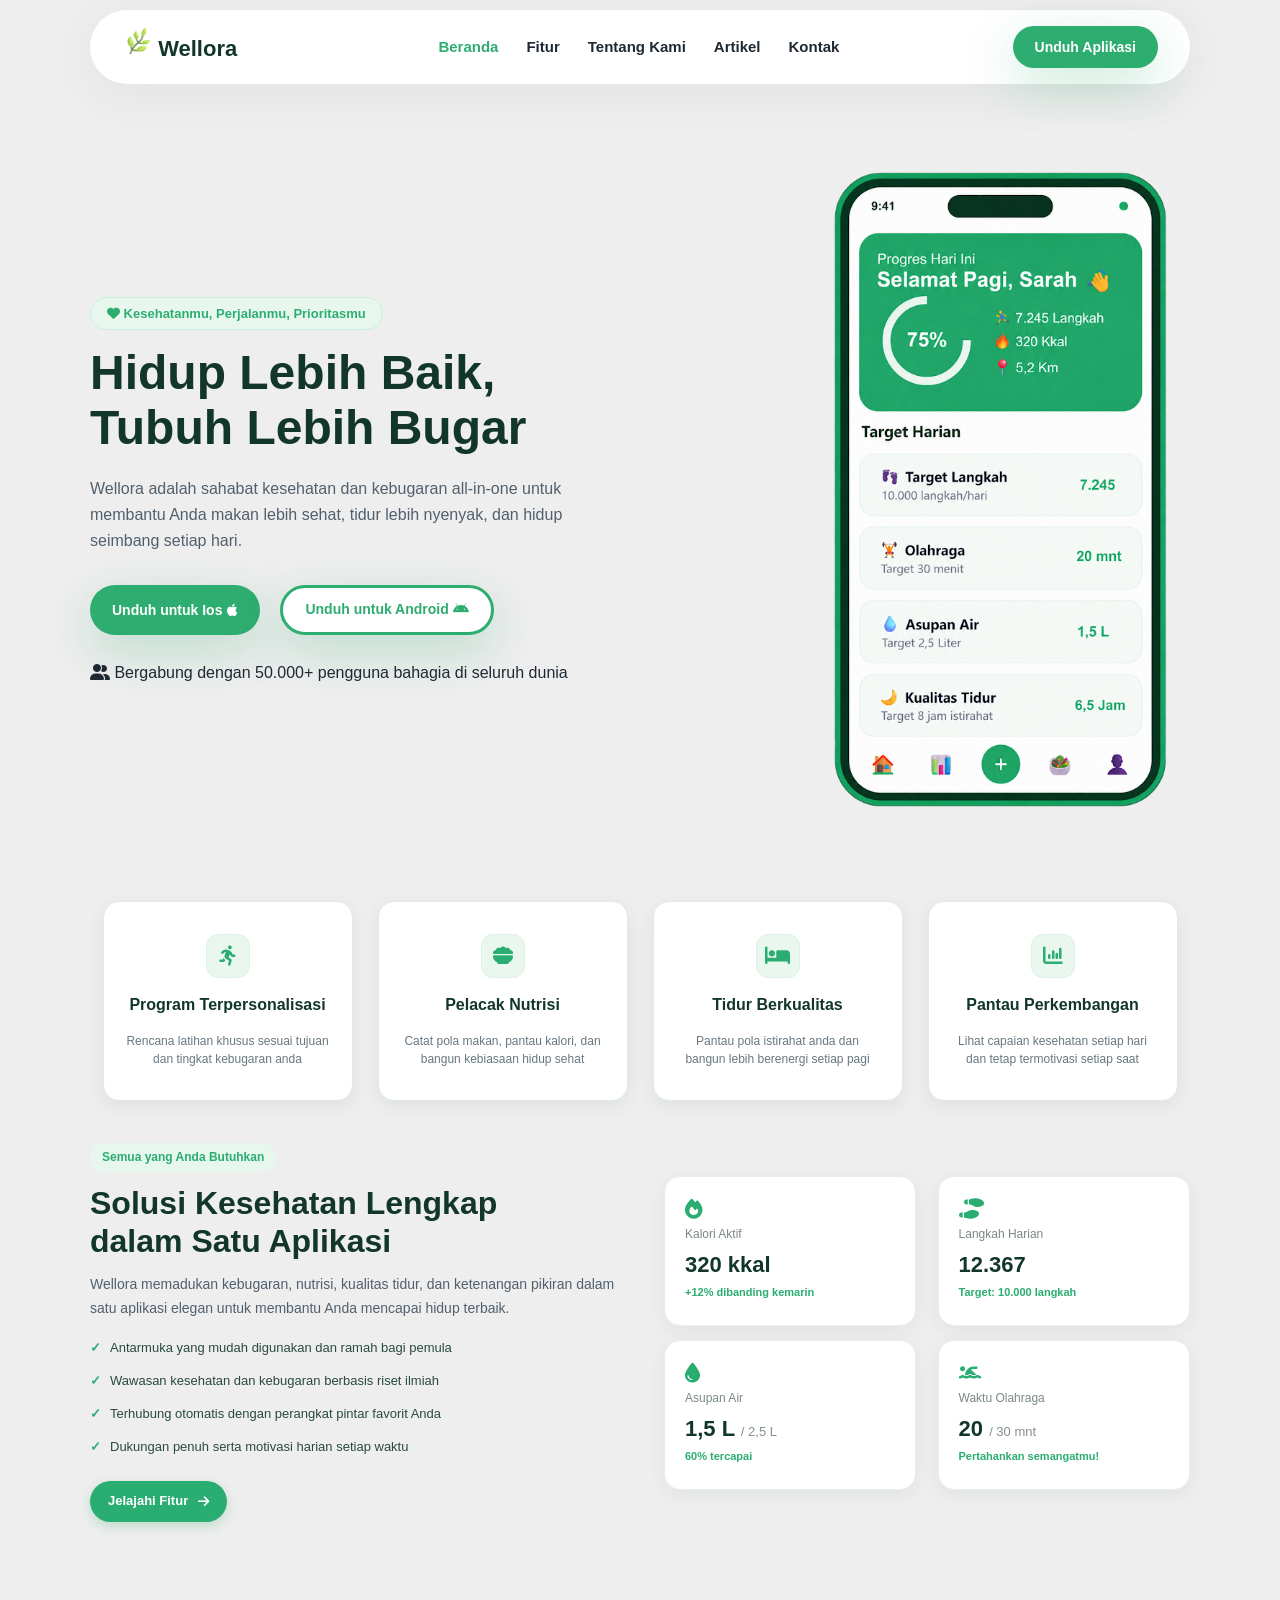
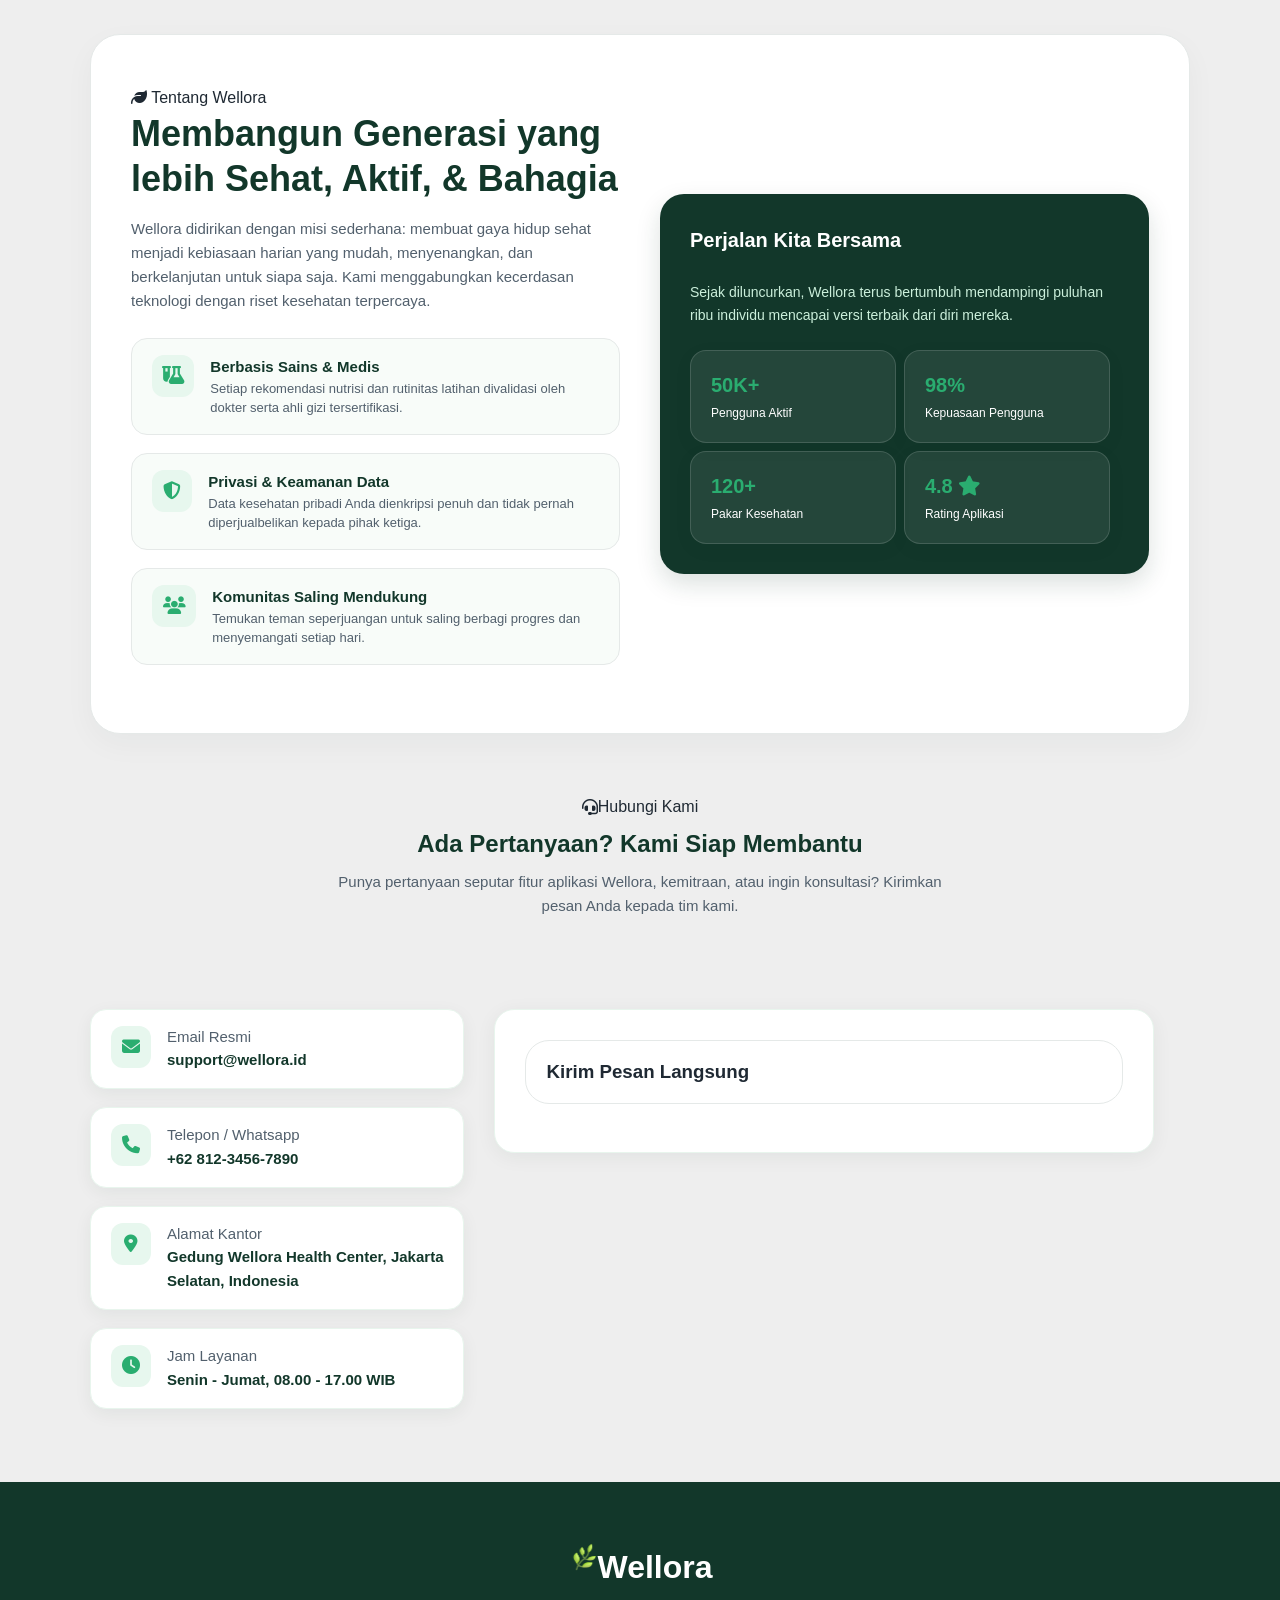
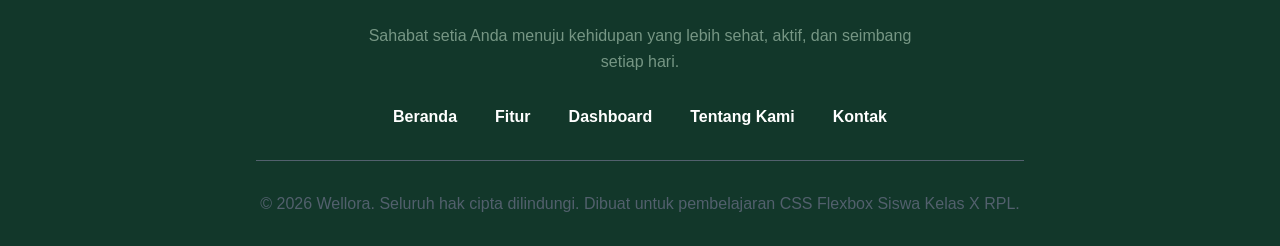
==== index.html @ 73ddeac9 "penambahan garis warna abu" ====
<!DOCTYPE html>
<html lang="en">
<head>
    <meta charset="UTF-8">
    <meta name="viewport" content="width=device-width, initial-scale=1.0">
    <title>Wellora</title>
    <link rel="stylesheet" href="style.css">
      <link rel="stylesheet" href="https://cdnjs.cloudflare.com/ajax/libs/font-awesome/6.7.2/css/all.min.css" />

</head>
<body>
    <!-- header -->
    <header>
        <!-- logo -->
         <a href="#" class="nav-logo">
            <span class="nav-logo">
                <img src="asset/logo wellora.png" alt="icon wellora" width="30" height="30">
            </span>
            Wellora 

        <!-- menu -->
         <nav class="nav-menu">
            <a href="#" class="nav-item active">Beranda</a>
            <a href="#" class="nav-item">Fitur</a>
            <a href="#" class="nav-item">Tentang Kami</a>
            <a href="#" class="nav-item">Artikel</a>
            <a href="#" class="nav-item">Kontak</a>
         </nav>

        <!-- tombol -->
         <div class="nav-button">
            <a href="#" class="btn-unduh">Unduh Aplikasi</a>
         </div>
    </header>
    <!-- hero -->
     <section class="hero">
        <div class="text-hero">
            <span class="badge-hero">
                <i class="fa-solid fa-heart"></i>
                Kesehatanmu, Perjalanmu, Prioritasmu
            </span>
            <h1 class="judul-hero">
                Hidup Lebih Baik, <br> Tubuh Lebih Bugar
            </h1>
            <p class="deskripsi-hero">
             Wellora adalah sahabat kesehatan dan kebugaran all-in-one untuk <br> membantu Anda makan lebih sehat, tidur
             lebih nyenyak, dan hidup <br> seimbang setiap hari.
            </p>
            <div class="button-hero">
                <a href="#" class="button-ios">Unduh untuk Ios <i class="fa-brands fa-apple"></i> </a>
                <a href="#" class="button-andro">Unduh untuk Android <i class="fa-brands fa-android"></i></a>
            </div>
            <div class="tagline">
                <i class="fa-solid fa-user-group"></i>
             Bergabung dengan 50.000+ pengguna bahagia di seluruh dunia
            </div>
        </div>
        <div class="gambar-hero">
            <img src="asset/mobile.png" alt="mobile apps" class="gambar">
        </div>
     </section>

     <section class="features">
        <div class="featured-grid">
            <div class="feature-card">
                <div class="feature-icon">
                    <i class="fa-solid fa-person-running"></i>
                </div>
                <h3 class="feature-title">Program Terpersonalisasi</h3>
                <p class="feature-desc">Rencana latihan khusus sesuai tujuan <br> dan tingkat kebugaran anda</p>
            </div>
        </div>

        <div class="featured-grid">
            <div class="feature-card">
                <div class="feature-icon">
                    <i class="fa-solid fa-bowl-food"></i>
                </div>
                <h3 class="feature-title">Pelacak Nutrisi</h3>
                <p class="feature-desc">Catat pola makan, pantau kalori, dan <br> bangun kebiasaan hidup sehat</p>
            </div>
        </div>

        <div class="featured-grid">
            <div class="feature-card">
                <div class="feature-icon">
                    <i class="fa-solid fa-bed"></i>
                </div>
                <h3 class="feature-title">Tidur Berkualitas</h3>
                <p class="feature-desc">Pantau pola istirahat anda dan <br> bangun lebih berenergi setiap pagi</p>
            </div>
        </div>

        <div class="featured-grid">
            <div class="feature-card">
                <div class="feature-icon">
                    <i class="fa-solid fa-chart-column"></i>
                </div>
                <h3 class="feature-title">Pantau Perkembangan</h3>
                <p class="feature-desc">Lihat capaian kesehatan setiap hari <br> dan tetap termotivasi setiap saat</p>
            </div>
        </div>
     </section>

     <section class="solusi">
        <div class="solusi-copy">
            <span class="solusi-badge">Semua yang Anda Butuhkan</span>
            <h2>Solusi Kesehatan Lengkap dalam Satu Aplikasi</h2>
            <p class="solusi-desc">Wellora memadukan kebugaran, nutrisi, kualitas tidur, dan ketenangan pikiran dalam satu aplikasi elegan untuk membantu Anda mencapai hidup terbaik.</p>
            <ul class="solusi-list">
                <li>Antarmuka yang mudah digunakan dan ramah bagi pemula</li>
                <li>Wawasan kesehatan dan kebugaran berbasis riset ilmiah</li>
                <li>Terhubung otomatis dengan perangkat pintar favorit Anda</li>
                <li>Dukungan penuh serta motivasi harian setiap waktu</li>
            </ul>
            <a href="#" class="solusi-button">Jelajahi Fitur <i class="fa-solid fa-arrow-right" aria-hidden="true"></i></a>
        </div>
        <div class="solusi-grid">
            <article class="solusi-card">
                <i class="fa-solid fa-fire"></i>
                <span class="stat-label">Kalori Aktif</span>
                <strong>320 kkal</strong>
                <span class="stat-note">+12% dibanding kemarin</span>
            </article>
            <article class="solusi-card">
                <i class="fa-solid fa-shoe-prints stat-icon" aria-hidden="true"></i>
                <span class="stat-label">Langkah Harian</span>
                <strong>12.367</strong>
                <span class="stat-note">Target: 10.000 langkah</span>
            </article>
            <article class="solusi-card">
                <i class="fa-solid fa-droplet stat-icon" aria-hidden="true"></i>
                <span class="stat-label">Asupan Air</span>
                <strong>1,5 L <small>/ 2,5 L</small></strong>
                <span class="stat-note">60% tercapai</span>
            </article>
            <article class="solusi-card">
                <i class="fa-solid fa-person-swimming stat-icon" aria-hidden="true"></i>
                <span class="stat-label">Waktu Olahraga</span>
                <strong>20 <small>/ 30 mnt</small></strong>
                <span class="stat-note">Pertahankan semangatmu!</span>
            </article>
        </div>
     </section>
     <section class="About">
        <div class="about-kiri">
            <span class="about-badge">
                <i class="fa-solid fa-leaf"></i> Tentang Wellora
            </span>
            <h2 class="about-title"> Membangun Generasi yang lebih Sehat, Aktif, & Bahagia</h2>
            <p class="about-desc">
            Wellora didirikan dengan misi sederhana: membuat gaya hidup sehat menjadi kebiasaan harian yang mudah, menyenangkan, dan berkelanjutan untuk siapa saja. Kami menggabungkan kecerdasan teknologi dengan riset kesehatan terpercaya. </p>
            <div class="about-values">
                <div class="value-item">
                    <div class="value-icon">
                        <i class="fa-solid fa-flask-vial"></i>
                    </div>
                    <div class="value-text">
                        <div class="value-title">
                            Berbasis Sains & Medis
                        </div>
                        <div class="value-desc">
                            Setiap rekomendasi nutrisi dan rutinitas latihan divalidasi oleh dokter serta ahli gizi tersertifikasi.
                        </div>
                    </div>
                </div>
                <div class="value-item">
                    <div class="value-icon">
                        <i class="fa-solid fa-shield-halved"></i>
                    </div>
                    <div class="value-text">
                        <div class="value-title">
                            Privasi & Keamanan Data
                        </div>
                        <div class="value-desc">
                            Data kesehatan pribadi Anda dienkripsi penuh dan tidak pernah diperjualbelikan kepada pihak ketiga.
                        </div>
                    </div>
                </div>
                <div class="value-item">
                    <div class="value-icon">
                        <i class="fa-solid fa-users"></i>
                    </div>
                    <div class="value-text">
                        <div class="value-title">
                            Komunitas Saling Mendukung
                        </div>
                        <div class="value-desc">
                            Temukan teman seperjuangan untuk saling berbagi progres dan menyemangati setiap hari.
                        </div>
                    </div>
                </div>
            </div>
        </div>

        <div class="about-kanan">
            <div class="box-kanan">
                <h2 class="title-kanan"> Perjalan Kita Bersama </h2>
                <p class="desc-kanan">
                    Sejak diluncurkan, Wellora terus bertumbuh mendampingi puluhan ribu individu mencapai versi terbaik dari diri mereka.
                </p>
                <div class="card-kanan">
                    <div class="card-item">
                        <h2 class="title-2">
                            50K+
                        </h2>
                        <p class="desc-2">
                            Pengguna Aktif
                        </p>
                    </div>
                    <div class="card-item">
                        <h2 class="title-2">
                            98%
                        </h2>
                        <p class="desc-2">
                            Kepuasaan Pengguna
                        </p>
                    </div>
                    <div class="card-item">
                        <h2 class="title-2">
                            120+
                        </h2>
                        <p class="desc-2">
                            Pakar Kesehatan
                        </p>
                    </div>
                    <div class="card-item">
                        <h2 class="title-2">
                            4.8
                            <i class="fa-solid fa-star"></i>
                        </h2>
                        <p class="desc-2">
                            Rating Aplikasi
                        </p>
                    </div>
                </div>
            </div>
        </div>        
     </section>
     <section class="header-kontak">
         <span class="hubungi">
            <i class="fa-solid fa-headset"></i> Hubungi Kami
        </span>
        <h2 class="title-kontak">
            Ada Pertanyaan? Kami Siap Membantu
        </h2>
        <p class="desc-kontak">
            Punya pertanyaan seputar fitur aplikasi Wellora, kemitraan, atau ingin konsultasi? Kirimkan <br> pesan Anda kepada tim kami.
        </p>
     </section>
     <section class="Kontak">
        <div class="kontak-container">
        <div class="kontak-value-kiri">
            <div class="kontak-item">
                <span class="kontak-icon">
                    <i class="fa-solid fa-envelope"></i>
                </span>
                <div class="kontak-text">
                    <div class="kontak-title">
                        Email Resmi
                    </div>
                    <div class="kontak-desc">
                        support@wellora.id
                    </div>
                </div>
            </div>
            <div class="kontak-item">
                <span class="kontak-icon">
                    <i class="fa-solid fa-phone"></i>
                </span>
                <div class="kontak-text">
                    <div class="kontak-title">
                        Telepon / Whatsapp
                    </div>
                    <div class="kontak-desc">
                        +62 812-3456-7890
                    </div>
                </div>
            </div>
            <div class="kontak-item">
                <span class="kontak-icon">
                    <i class="fa-solid fa-location-dot"></i>
                </span>
                <div class="kontak-text">
                    <div class="kontak-title">
                        Alamat Kantor
                    </div>
                    <div class="kontak-desc">
                        Gedung Wellora Health Center, Jakarta <br> Selatan, Indonesia
                    </div>
                </div>
            </div>
            <div class="kontak-item">
                <span class="kontak-icon">
                    <i class="fa-solid fa-clock"></i>
                </span>
                <div class="kontak-text">
                    <div class="kontak-title">
                        Jam Layanan
                    </div>
                    <div class="kontak-desc">
                        Senin - Jumat, 08.00 - 17.00 WIB
                    </div>
                </div>
            </div>
        </div>
        <div class="kontak-value-kanan">
            <div class="Kontak-box">
                <h3 class="kirim-formulir">
                    Kirim Pesan Langsung
                </h3>
            </div>
        </div>
        </div>
     </section>
     <footer>
        <div class="footer-container">
            <div class="footer-logo">
                <img src="asset/logo wellora.png" alt="logo wellora" width="30" height="30">
                Wellora
            </div>
            <div class="footer-desc">
                <p> 
                    Sahabat setia Anda menuju kehidupan yang lebih sehat, aktif, dan seimbang <br> setiap hari.
                </p>
            </div>
            <div class="footer-links">
                <a href="#" class="footer-link">Beranda</a>
                <a href="#" class="footer-link">Fitur</a>
                <a href="#" class="footer-link">Dashboard</a>
                <a href="#" class="footer-link">Tentang Kami</a>
                <a href="#" class="footer-link">Kontak</a>
            </div>
            <hr id="footer-separator">
            <div class="footer-social">
                <p>© 2026 Wellora. Seluruh hak cipta dilindungi. Dibuat untuk pembelajaran CSS Flexbox Siswa Kelas X RPL.</p>
            </div>
        </div>
     </footer>
</body>
</html>
---- style.css ----
/* reset all */
*{
    box-sizing: border-box;
    margin: 0;
    padding: 0;
}
body{
    font-family: 'Segoe UI', Tahoma, Geneva, Verdana, sans-serif;
    background-color: #eeeeee;
    color: #1f2933;
    line-height: 1.6;
}
/* header dan navbar */
header {
    width: 90%;
    max-width: 1100px;
    background-color: rgb(255, 255, 255);
    border-radius: 40px;
    box-shadow: 0 10px 50px rgba(18, 55, 42, 0.06);
    margin: 10px auto 30px auto;
    display: flex;
    justify-content: space-between;
    padding: 16px 32px;
}
.nav-logo {
    font-size: 22px;
    font-weight: 800;
    color: #12372A;
    text-decoration: none;
}
.nav-menu {
    display: flex;
    align-items: center;
    gap: 28px;
}
.nav-item {
    color: #1f2933;
    text-decoration: none;
    font-weight: 600;
    font-size: 15px;
}
.nav-item:hover, .nav-item.active{
    color: #2ead70;
    transition: color 0.2s ease;
}
.btn-unduh {
    background-color: #2ead70;
    padding: 10px 22px;
    border-radius: 25px;
    color: white;
    text-decoration: none;
    font-weight: 700;
    font-size: 14px;
    display: flex;
    align-items: center;
    box-shadow: 0 16px 48px rgba(46, 173, 112, 0.25);
}
.btn-unduh:hover {
    background-color: #248c5a;
    transform: translateY(-2px);
    transition: transform 0.2s ease;
}
/* hero section */
.hero,.About {
    width: 90%;
    max-width: 1100px;
    margin: auto;
    display: flex;
    padding: 32px 0px;
    justify-content: space-between;
    align-items: center;
    gap: 40px;
    padding-top: 30px;
    padding-bottom: 60px;
}

.gambar {
    width: 100%;
    max-width: 380px;
    height: auto;
}
.badge-hero {
    background-color: #e7f7ee;
    color: #2ead70;
    border-radius: 20px;
    padding: 8px 16px;
    font-weight: 700;
    border: 1px solid #cbefdb;
    font-size: 13px;
}
.judul-hero {
    font-weight: 800;
    font-size: 48px;
    line-height: 1.15;
    color: #12372A;
    margin-bottom: 20px;
    margin-top: 20px;
}
.deskripsi-hero {
    font-size: 16px;
    color: #52606d;
    line-height: 1.65;
    margin-bottom: 30px;
}
.button-ios {
    background-color: #2ead70;
    padding: 10px 22px;
    border-radius: 25px;
    color: white;
    text-decoration: none;
    font-weight: 700;
    font-size: 14px;
    display: flex;
    align-items: center;
    box-shadow: 0 16px 48px rgba(46, 173, 112, 0.25);
    gap: 5px;
}
a.button-ios:hover {
    background-color: #248c5a;
    transform: translateY(-2px);
    transition: transform 0.2s ease;
}
.button-andro {
    background-color: white;
    padding: 10px 22px;
    border-radius: 25px;
    color: #2ead70;
    text-decoration: none;
    font-weight: 700;
    font-size: 14px;
    align-items: center;
    box-shadow: 0 16px 48px rgba(46, 173, 112, 0.25);
    border: 3px solid #2ead70;
    
}
.button-andro:hover {
    background-color: #dfdfdf;
    transform: translateY(-2px);
    box-shadow: 0 7px 16px rgba(46, 173, 112, 0.2);
    transition: transform 0.2s ease;
}
.button-hero {
    height: 50px;
    display: flex;
    gap: 20px;
}
.tagline {
    margin-top: 25px;
}
.feature-card {
  display: flex;
  flex-direction: column;
  align-items: center;
  justify-content: center;
  width: 250px;
  height: 200px;
  padding: 20px 16px;
  background-color: #ffffff;
  border: 1px solid #e2e8f0;
  border-radius: 16px;
  box-shadow: 0 5px 18px rgba(18, 55, 42, 0.07);
  gap: 16px;
  color: #12372a;
  text-align: center;
  transition: transform 0.2s ease;
}
.features {
    display: flex;
    justify-content: center;
    gap: 25px;
}
.feature-card:hover {
    background-color: #ffffff;
    transform: translateY(-4px);
    box-shadow: 0 10px 24px rgba(18, 55, 42, 0.12);
}
.feature-title {
    font-size: 16px;
    line-height: 1.35;
}
.feature-desc {
    color: #687780;
    font-size: 12px;
    line-height: 1.5;
}
.feature-icon {
    display: grid;
    place-items: center;
    width: 44px;
    height: 44px;
    border: 1px solid #d9f2e3;
    border-radius: 12px;
    color: #2aad70;
    font-size: 20px;
    background-color: #eaf7ef;
    display: flex;
    justify-content: center;
}
.solusi {
    display: flex;
    justify-content: space-between;
    align-items: center;
    gap: 48px;
    width: 90%;
    max-width: 1100px;
    margin: 0 auto 70px;
    padding: 42px 0;
}

.solusi-copy {
    width: 48%;
}

.solusi-badge {
    display: inline-block;
    margin-bottom: 12px;
    padding: 5px 12px;
    border-radius: 20px;
    background: #e7f7ee;
    color: #2aad70;
    font-size: 12px;
    font-weight: 700;
}

.solusi-copy h2 {
    max-width: 480px;
    margin-bottom: 12px;
    color: #12372a;
    font-size: 32px;
    line-height: 1.2;
}

.solusi-desc {
    margin-bottom: 18px;
    color: #52606d;
    font-size: 14px;
    line-height: 1.7;
}

.solusi-list {
    display: flex;
    flex-direction: column;
    gap: 12px;
    margin-bottom: 24px;
    padding: 0;
    color: #294b3c;
    font-size: 13px;
    list-style: none;
}

.solusi-list li::before {
    content: "✓";
    margin-right: 9px;
    color: #2aad70;
    font-weight: 800;
}

.solusi-button {
    display: inline-flex;
    align-items: center;
    gap: 10px;
    padding: 10px 18px;
    border-radius: 24px;
    background: #2aad70;
    box-shadow: 0 4px 12px rgba(46, 173, 112, 0.25);
    color: #fff;
    font-size: 13px;
    font-weight: 700;
    text-decoration: none;
    transition: background-color 0.2s ease, transform 0.2s ease;
}

.solusi-button:hover {
    transform: translateY(-2px);
    background: #248c5a;
}

.solusi-grid {
    display: flex;
    flex-wrap: wrap;
    justify-content: space-between;
    gap: 14px;
    width: 48%;
}

.solusi-card {
    display: flex;
    min-height: 150px;
    flex-direction: column;
    align-items: flex-start;
    justify-content: center;
    gap: 6px;
    padding: 20px;
    border: 1px solid #e8efeb;
    border-radius: 16px;
    background: #fff;
    box-shadow: 0 5px 18px rgba(18, 55, 42, 0.06);
    width: 48%;
    color: #7a8982;
    font-size: 12px;
    transition: transform 0.2s ease;
}

.solusi-card i {
    color: #2aad70;
    font-size: 20px;
}

.solusi-card strong {
    color: #12372a;
    font-size: 22px;
    line-height: 1.25;
}

.solusi-card strong small {
    color: #83918a;
    font-size: 13px;
    font-weight: 500;
}

.solusi-card strong + span {
    color: #2aad70;
    font-size: 11px;
    font-weight: 600;
}
.solusi-card:hover {
    background-color: #ffffff;
    transform: translateY(-4px);
    box-shadow: 0 10px 24px rgba(18, 55, 42, 0.12);
}
.About {
    background-color: white;
    border-radius: 30px;
    box-shadow: 0 10px 30px rgba(18, 55, 42, 0.04);
    border: 1px solid #e5e9e8;
    padding: 50px 40px;
}
.about-kiri,.about-kanan {
    display: flex;
    flex: 1;
    flex-direction: column;
}
.about-title {
    font-size: 36px;
    color: #12372A;
    font-weight: 800;
    line-height: 1.25;
    margin-bottom: 16px;
}
.about-desc {
    font-size: 15px;
    color: #52606d;
    line-height: 1.6;
    margin-bottom: 25px;
}
.value-item {
    display: flex;
    gap: 16px;
    background-color: #f8fcf9;
    padding: 16px 20px;
    border-radius: 16px;
    border: 1px solid #e5e9e8;
    margin-bottom: 18px;
}
.value-icon {
    border-radius: 12px;
    font-size: 18px;
    color: #2aad70;
    background-color: #e7f7ee;
    width: 60px;
    height: 42px;
    display: flex;
    align-items: center;
    justify-content: center;
}
.value-title {
    font-weight: 700;
    font-size: 15px;
    color: #12372A;
}
.value-desc {
    font-size: 13px;
    color: #52606d;
    line-height: 1.5;
}
.box-kanan {
    background-color: #12372A;
    color: white;
    padding: 30px;
    border-radius: 24px;
    box-shadow: 0 10px 25px rgba(18, 55, 42, 0.15);
}
.title-kanan {
    font-size: 20px;
    font-weight: 800;
    color: white;
    margin-bottom: 25px;
}
.desc-kanan {
    font-size: 14px;
    color: #cbefdb;
}
.card-kanan {
    flex-wrap: wrap;
    display: flex;
    gap: 8px;
    margin-top: 24px;
    
}
.card-item {
    display: flex;
    flex-direction: column;
    align-items: flex-start;
    justify-content: center;
    gap: 6px;
    padding: 20px;
    border: 1px solid rgba(255, 255, 255, 0.14);
    border-radius: 16px;
    background: rgba(255, 255, 255, 0.08);
    box-shadow: 0 5px 18px rgba(18, 55, 42, 0.06);
    width: 48%;
    color: #7a8982;
    font-size: 12px;
    line-height: 1.4;
    transition: transform 0.2s ease;
}
.title-2 {
    color: #2aad70;
    font-size: 20px;
    font-weight: 800;
}
.desc-2 {
    color: white;
}
.card-item:hover {
    background-color: rgba(255, 255, 255, 0.14);
    transform: translateY(-4px);
    box-shadow: 0 10px 24px rgba(18, 55, 42, 0.12);
}

.header-kontak {
    padding: 60px 20px;
}
.hubungi {
    display: flex;
    align-items: center;
    justify-content: center;
    line-height: 1.6;
    margin-bottom: 6px;
}
.title-kontak {
    font-weight: 800;
    color: #12372A;
    display: flex;
    align-items: center;
    justify-content: center;
    line-height: 1.6;
    margin-bottom: 6px;
}
.desc-kontak {
    font-size: 15px;
    color: #52606d;
    line-height: 1.6;
    margin-bottom: 6px;
    display: flex;
    align-items: center;
    justify-content: center;
    text-align: center;
}
.kontak-item {
    display: flex;
    gap: 16px;
    background-color: white;
    padding: 16px 20px;
    margin-bottom: 18px;
    border: 1px solid #e8f5ed;
    border-radius: 16px;
    box-shadow: 0 5px 18px rgba(18, 55, 42, 0.06);
    transition: transform 0.2s ease;
}
.kontak-item:hover {
    background-color: #ffffff;
    transform: translateY(-4px);
    box-shadow: 0 10px 24px rgba(18, 55, 42, 0.12);
}
.kontak-icon {
    border-radius: 12px;
    font-size: 18px;
    color: #2aad70;
    background-color: #e7f7ee;
    width: 40px;
    height: 42px;
    display: flex;
    align-items: center;
    justify-content: center;
}
.kontak-title {
    font-size: 15px;
    color: #52606d;
    line-height: 1.5;
}
.kontak-desc {
    font-weight: 700;
    font-size: 15px;
    color: #12372A;
} 
.Kontak-box {
    display: flex;
    gap: 16px;
    background-color: white;
    padding: 16px 20px;
    border-radius: 24px;
    border: 1px solid #e5e9e8;
    margin-bottom: 18px;
}
.Kontak {
    width: 90%;
    max-width: 1100px;
    margin: 0 auto;
    padding: 25px 0 55px;
}
.kontak-value-kanan {
    width: 60%;
    padding: 30px;
    background-color: white;
    border-radius: 20px;
    box-shadow: 0 4px 20px rgba(18, 55, 42, 0.06);
    border: 1px solid #e8f5ed;
}
.kontak-container {
    display: flex;
    gap: 30px;
    align-items: flex-start;
}
.footer-container {
    background-color: #12372A;
}
.footer-logo {
    font-size: 32px;
    font-weight: 800;
    color: white;
    text-decoration: none;
    display: flex;
    text-align: center;
    justify-content: center;
    padding-top: 60px;
}
.footer-desc {
    color: #769684;
    margin-top: 30px;
    text-align: center;
}
.footer-links {
    display: flex;
    justify-content: center;
    gap: 38px;
    padding-top: 30px;
    padding-bottom: 30px;
}
.footer-link {
    color: white;
    text-decoration: none;
    font-weight: 600;
}
.footer-social {
    display: flex;
    justify-content: center;
    color: #52606d;
    padding-top: 30px;
    padding-bottom: 30px;
}
#footer-separator {
    height: 1px;
    background-color: #52606d;
    margin: 0 auto;
    width: 60%;
    border: none;
}
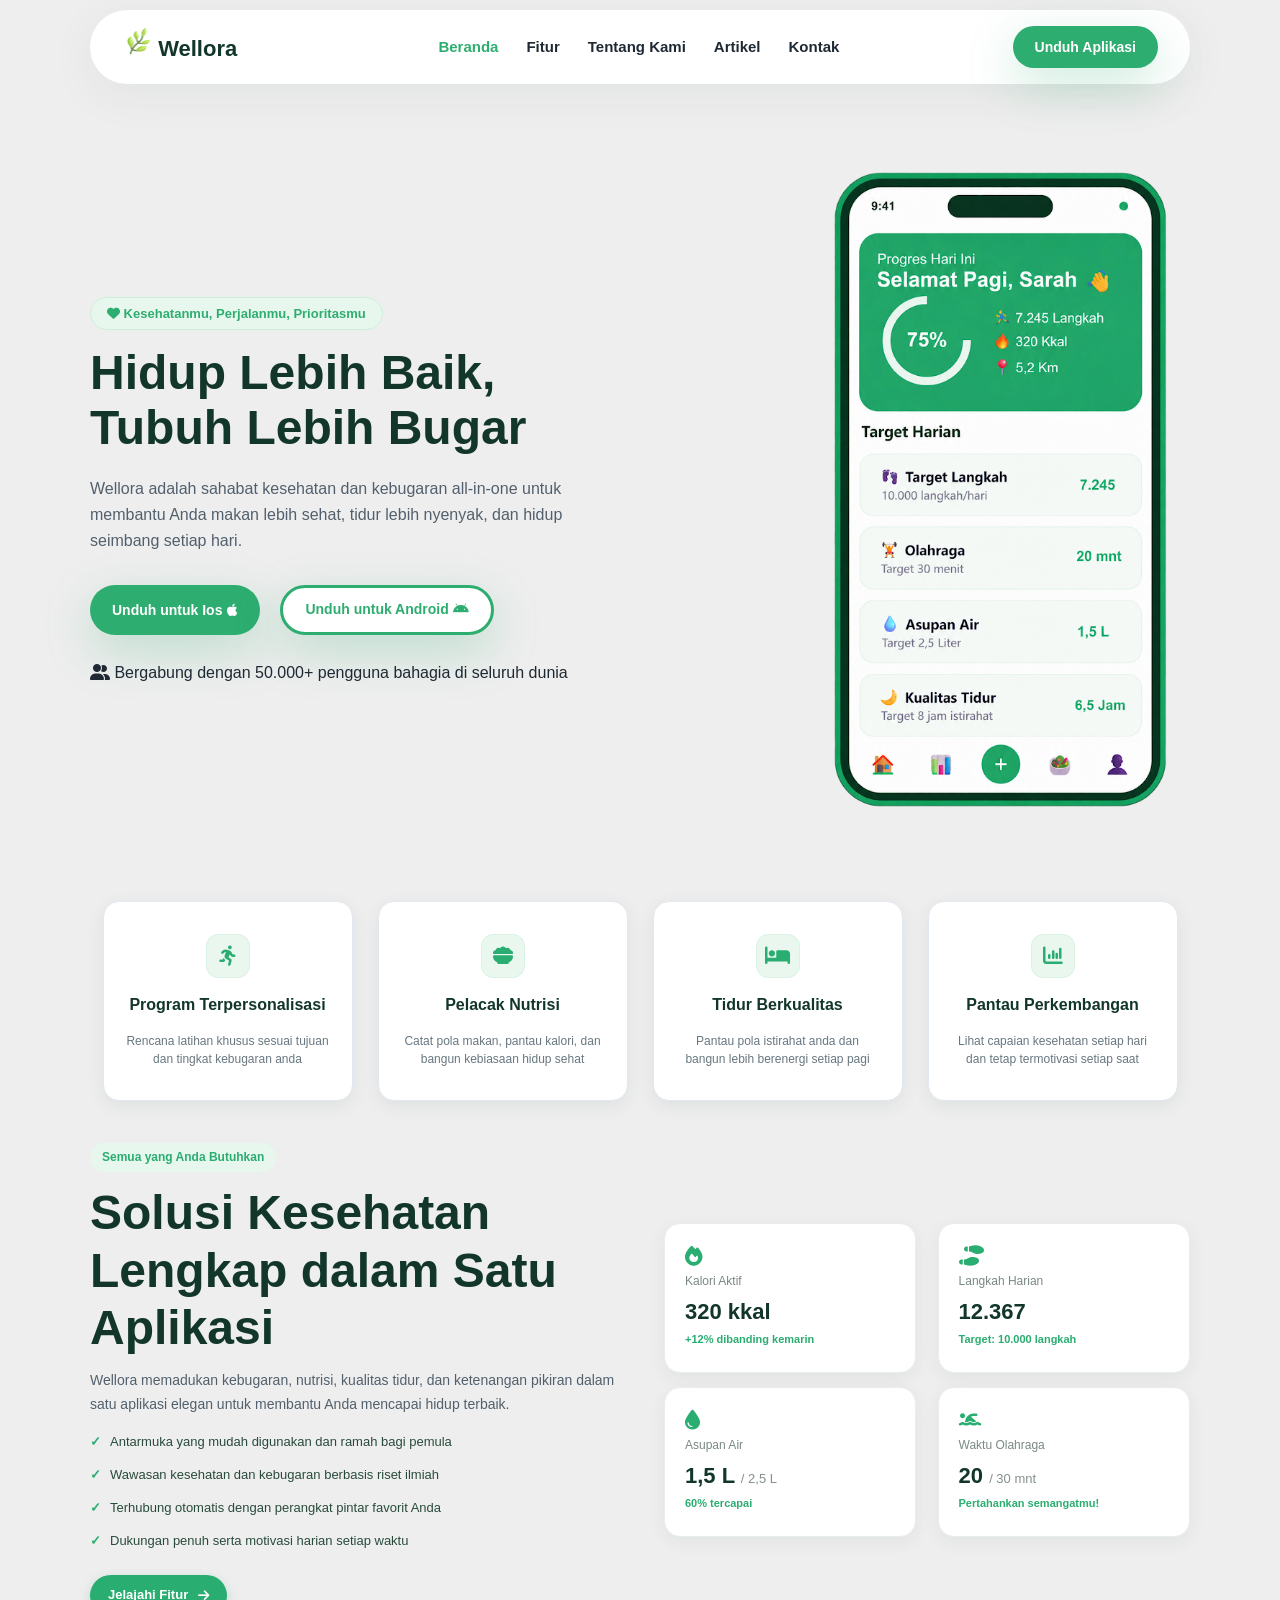
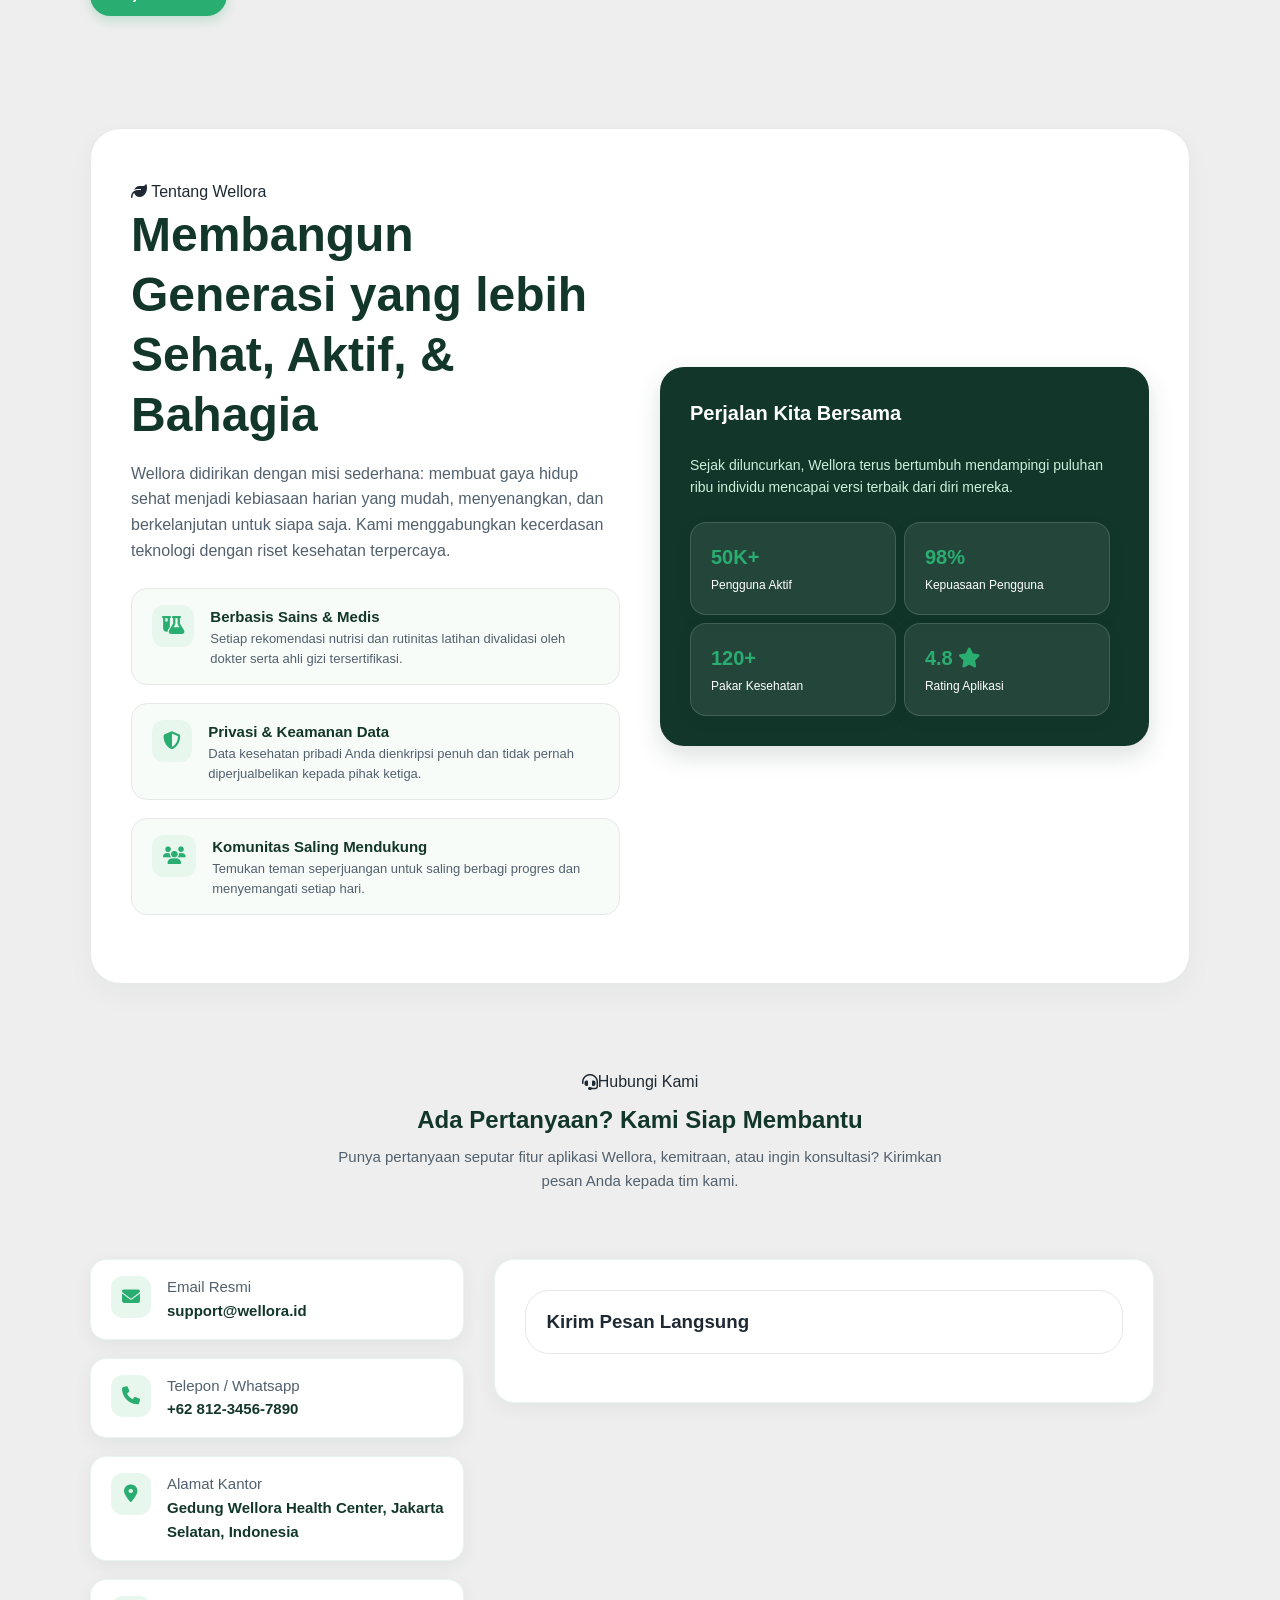
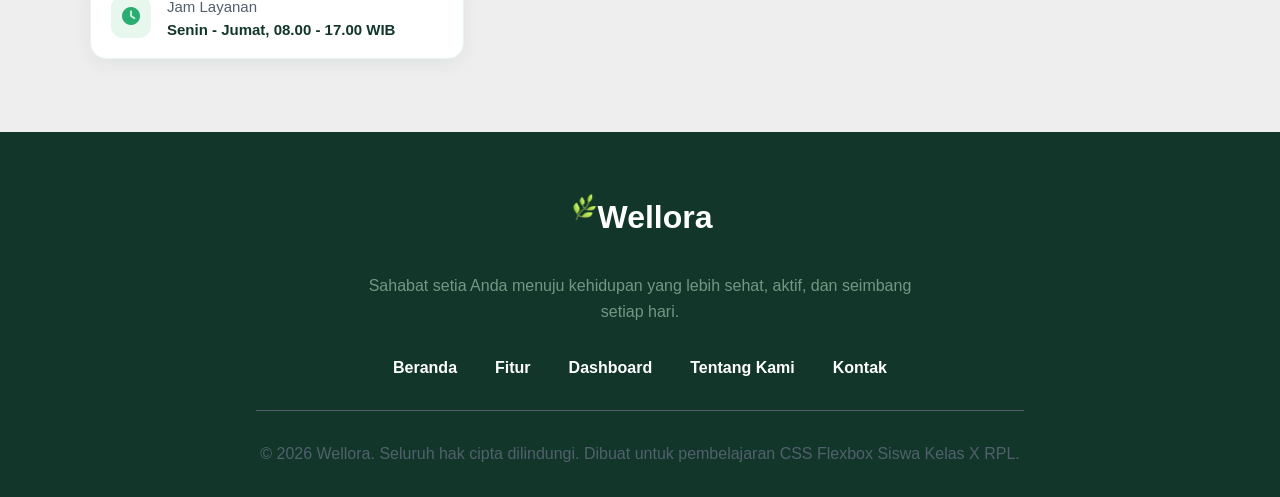
==== commit d9773e2c: "Penambahan tombol keatas & merapihkan teks" ====
--- a/index.html
+++ b/index.html
@@ -21,10 +21,10 @@
         <!-- menu -->
          <nav class="nav-menu">
             <a href="#" class="nav-item active">Beranda</a>
-            <a href="#" class="nav-item">Fitur</a>
-            <a href="#" class="nav-item">Tentang Kami</a>
+            <a href="#feature" class="nav-item">Fitur</a>
+            <a href="#abouts" class="nav-item">Tentang Kami</a>
             <a href="#" class="nav-item">Artikel</a>
-            <a href="#" class="nav-item">Kontak</a>
+            <a href="#contact" class="nav-item">Kontak</a>
          </nav>
 
         <!-- tombol -->
@@ -60,7 +60,7 @@
         </div>
      </section>
 
-     <section class="features">
+     <section class="features" id="feature">
         <div class="featured-grid">
             <div class="feature-card">
                 <div class="feature-icon">
@@ -142,7 +142,8 @@
             </article>
         </div>
      </section>
-     <section class="About">
+
+     <section class="About" id="abouts">
         <div class="about-kiri">
             <span class="about-badge">
                 <i class="fa-solid fa-leaf"></i> Tentang Wellora
@@ -237,7 +238,9 @@
             </div>
         </div>        
      </section>
-     <section class="header-kontak">
+
+     <section class="Kontak" id="contact">
+        <div class="header-kontak">
          <span class="hubungi">
             <i class="fa-solid fa-headset"></i> Hubungi Kami
         </span>
@@ -247,8 +250,7 @@
         <p class="desc-kontak">
             Punya pertanyaan seputar fitur aplikasi Wellora, kemitraan, atau ingin konsultasi? Kirimkan <br> pesan Anda kepada tim kami.
         </p>
-     </section>
-     <section class="Kontak">
+     </div>
         <div class="kontak-container">
         <div class="kontak-value-kiri">
             <div class="kontak-item">
@@ -313,6 +315,7 @@
         </div>
         </div>
      </section>
+
      <footer>
         <div class="footer-container">
             <div class="footer-logo">
@@ -337,5 +340,27 @@
             </div>
         </div>
      </footer>
+
+     <button class="button-back-to-top" id="backtotop" onclick="KeatasHalaman()">
+        <i class="fa-solid fa-arrow-up-long"></i>
+     </button>
+
+     <!-- getElementById : mengambil elemen html yang memiliki id backtotop -->
+     <script>
+        window.addEventListener('scroll', function() {
+            const btntop = document.getElementById('backtotop');
+            if (window.scrollY > 300){
+                btntop.style.display = 'flex';
+            }
+            else {
+                btntop.style.display = 'none';
+            }
+        });
+        function KeatasHalaman(){
+            window.scrollTo({
+                top : 0, behavior: 'smooth'
+            })
+        }
+     </script>
 </body>
 </html>
--- a/style.css
+++ b/style.css
@@ -1,8 +1,22 @@
+:root {
+    --warna-text-utama : #12372A;
+    --warna-button : #2ead70;
+    --warna-desc : #52606d;
+    --size-text-desc : 16px;
+    --size-judul : 48px
+}
+
 /* reset all */
 *{
     box-sizing: border-box;
     margin: 0;
     padding: 0;
+}
+html {
+    scroll-behavior: smooth;
+}
+section {
+    scroll-margin-top: 60px;
 }
 body{
     font-family: 'Segoe UI', Tahoma, Geneva, Verdana, sans-serif;
@@ -25,7 +39,7 @@
 .nav-logo {
     font-size: 22px;
     font-weight: 800;
-    color: #12372A;
+    color: var(--warna-text-utama);
     text-decoration: none;
 }
 .nav-menu {
@@ -40,11 +54,11 @@
     font-size: 15px;
 }
 .nav-item:hover, .nav-item.active{
-    color: #2ead70;
+    color: var(--warna-button);
     transition: color 0.2s ease;
 }
 .btn-unduh {
-    background-color: #2ead70;
+    background-color: var(--warna-button);
     padding: 10px 22px;
     border-radius: 25px;
     color: white;
@@ -81,7 +95,7 @@
 }
 .badge-hero {
     background-color: #e7f7ee;
-    color: #2ead70;
+    color: var(--warna-button);
     border-radius: 20px;
     padding: 8px 16px;
     font-weight: 700;
@@ -92,18 +106,18 @@
     font-weight: 800;
     font-size: 48px;
     line-height: 1.15;
-    color: #12372A;
+    color: var(--warna-text-utama);
     margin-bottom: 20px;
     margin-top: 20px;
 }
 .deskripsi-hero {
-    font-size: 16px;
-    color: #52606d;
+    font-size: var(--size-text-desc);
+    color: var(--warna-desc);
     line-height: 1.65;
     margin-bottom: 30px;
 }
 .button-ios {
-    background-color: #2ead70;
+    background-color: var(--warna-button);
     padding: 10px 22px;
     border-radius: 25px;
     color: white;
@@ -124,13 +138,13 @@
     background-color: white;
     padding: 10px 22px;
     border-radius: 25px;
-    color: #2ead70;
+    color: var(--warna-button);
     text-decoration: none;
     font-weight: 700;
     font-size: 14px;
     align-items: center;
     box-shadow: 0 16px 48px rgba(46, 173, 112, 0.25);
-    border: 3px solid #2ead70;
+    border: 3px solid var(--warna-button);
     
 }
 .button-andro:hover {
@@ -160,7 +174,7 @@
   border-radius: 16px;
   box-shadow: 0 5px 18px rgba(18, 55, 42, 0.07);
   gap: 16px;
-  color: #12372a;
+  color: var(--warna-text-utama);
   text-align: center;
   transition: transform 0.2s ease;
 }
@@ -225,14 +239,14 @@
 .solusi-copy h2 {
     max-width: 480px;
     margin-bottom: 12px;
-    color: #12372a;
-    font-size: 32px;
+    color: var(--warna-text-utama);
+    font-size: var(--size-judul);
     line-height: 1.2;
 }
 
 .solusi-desc {
-    margin-bottom: 18px;
-    color: #52606d;
+    margin-bottom: var(--size-text-desc);
+    color: var(--warna-desc);
     font-size: 14px;
     line-height: 1.7;
 }
@@ -307,7 +321,7 @@
 }
 
 .solusi-card strong {
-    color: #12372a;
+    color: var(--warna-text-utama);
     font-size: 22px;
     line-height: 1.25;
 }
@@ -341,15 +355,15 @@
     flex-direction: column;
 }
 .about-title {
-    font-size: 36px;
-    color: #12372A;
+    font-size: var(--size-judul);
+    color: var(--warna-text-utama);
     font-weight: 800;
     line-height: 1.25;
     margin-bottom: 16px;
 }
 .about-desc {
-    font-size: 15px;
-    color: #52606d;
+    font-size: var(--size-text-desc);
+    color: var(--warna-desc);
     line-height: 1.6;
     margin-bottom: 25px;
 }
@@ -376,15 +390,15 @@
 .value-title {
     font-weight: 700;
     font-size: 15px;
-    color: #12372A;
+    color: var(--warna-text-utama);
 }
 .value-desc {
     font-size: 13px;
-    color: #52606d;
+    color: var(--warna-desc);
     line-height: 1.5;
 }
 .box-kanan {
-    background-color: #12372A;
+    background-color: var(--warna-text-utama);
     color: white;
     padding: 30px;
     border-radius: 24px;
@@ -450,7 +464,7 @@
 }
 .title-kontak {
     font-weight: 800;
-    color: #12372A;
+    color: var(--warna-text-utama);
     display: flex;
     align-items: center;
     justify-content: center;
@@ -459,7 +473,7 @@
 }
 .desc-kontak {
     font-size: 15px;
-    color: #52606d;
+    color: var(--warna-desc);
     line-height: 1.6;
     margin-bottom: 6px;
     display: flex;
@@ -496,13 +510,13 @@
 }
 .kontak-title {
     font-size: 15px;
-    color: #52606d;
+    color: var(--warna-desc);
     line-height: 1.5;
 }
 .kontak-desc {
     font-weight: 700;
     font-size: 15px;
-    color: #12372A;
+    color: var(--warna-text-utama);
 } 
 .Kontak-box {
     display: flex;
@@ -533,7 +547,7 @@
     align-items: flex-start;
 }
 .footer-container {
-    background-color: #12372A;
+    background-color: var(--warna-text-utama);
 }
 .footer-logo {
     font-size: 32px;
@@ -565,15 +579,38 @@
 .footer-social {
     display: flex;
     justify-content: center;
-    color: #52606d;
+    color: var(--warna-desc);
     padding-top: 30px;
     padding-bottom: 30px;
 }
 #footer-separator {
     height: 1px;
-    background-color: #52606d;
+    background-color: var(--warna-desc);
     margin: 0 auto;
     width: 60%;
     border: none;
 }
-
+.button-back-to-top {
+    position: fixed;
+    bottom: 30px;
+    right: 30px;
+    width: 48px;
+    height: 48px;
+    background-color: var(--warna-button);
+    color: white;
+    border: none;
+    border-radius: 50%;
+    align-items: center;
+    justify-content: center;
+    font-size: 18px;
+    cursor: pointer;
+    box-shadow: 0 6px 18px rgba(46, 173, 112, 0.4);
+    z-index: 999;
+    transition: all 0.2s ease;
+    display: none;
+
+}
+.button-back-to-top:hover {
+    background-color: var(--warna-text-utama);
+    transform: translateY(-3px);
+}
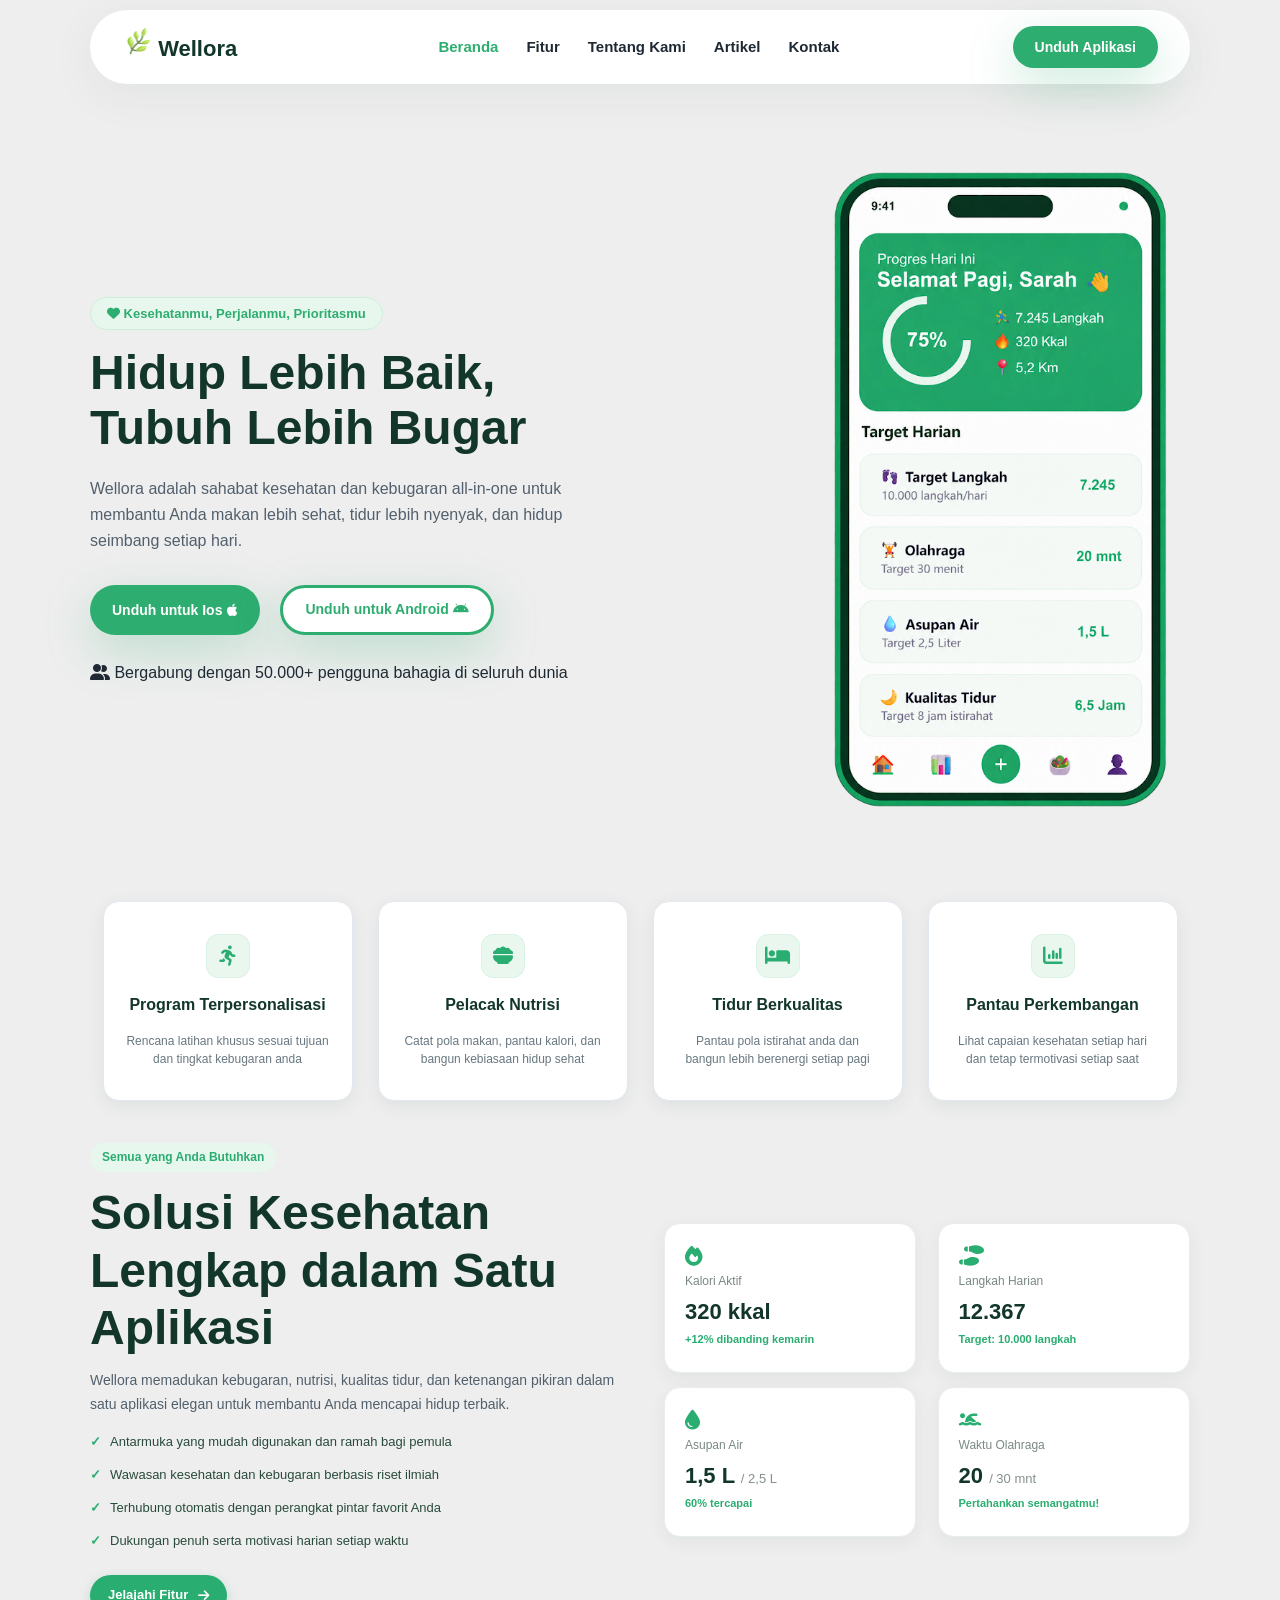
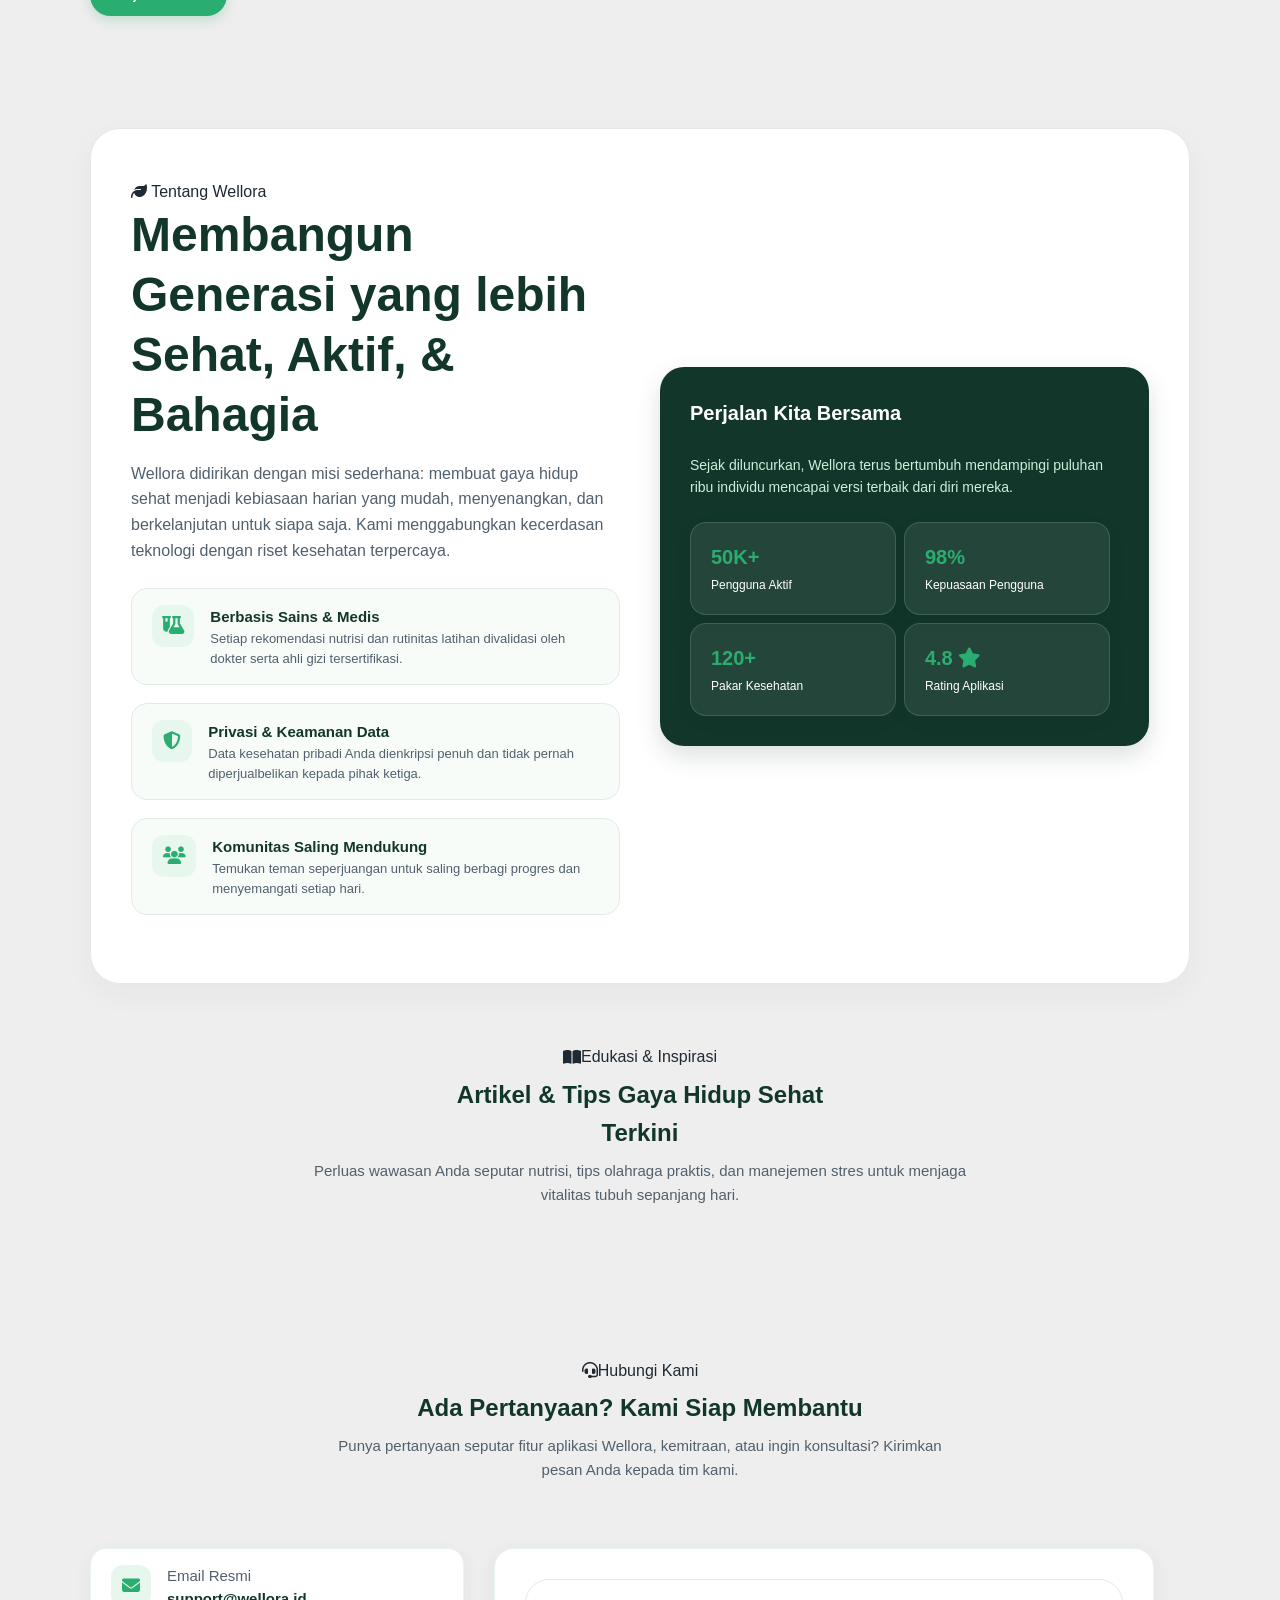
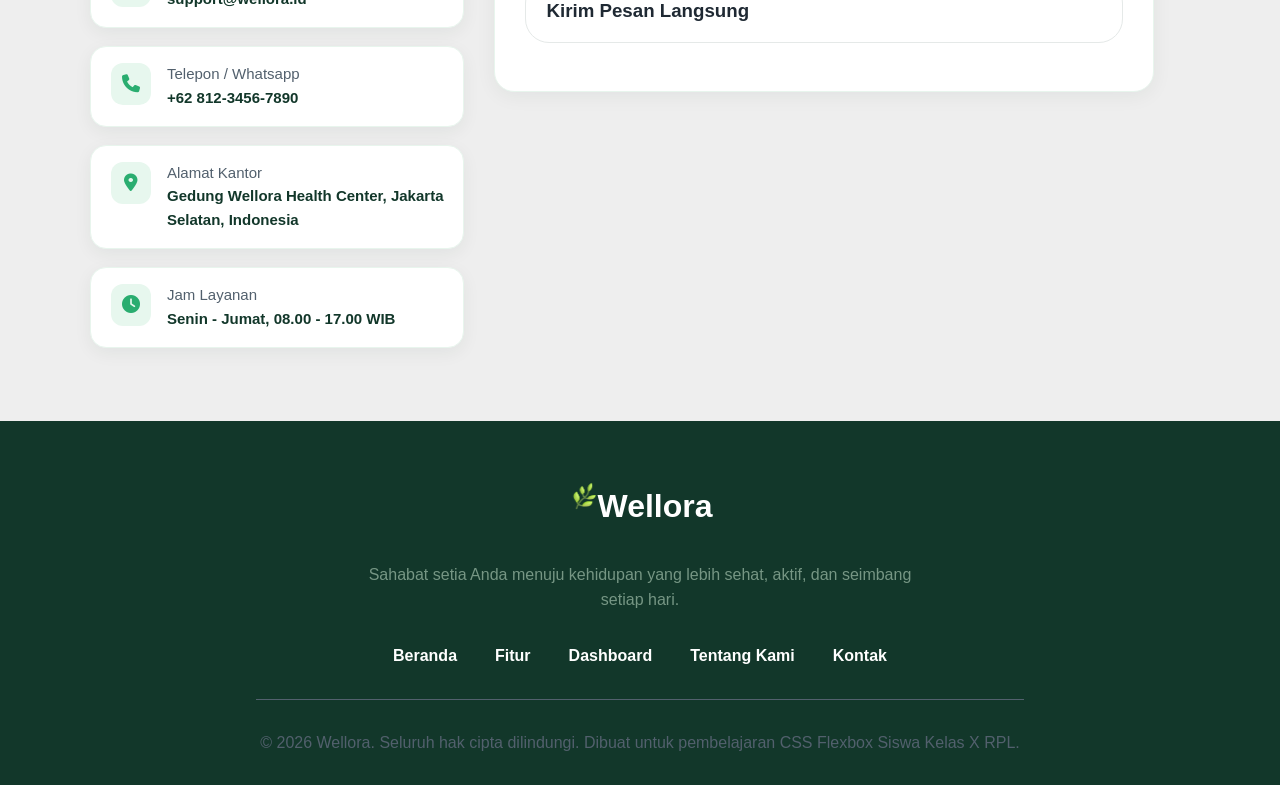
==== commit 1131e1c2: "penambahan teks artikel" ====
--- a/index.html
+++ b/index.html
@@ -4,6 +4,7 @@
     <meta charset="UTF-8">
     <meta name="viewport" content="width=device-width, initial-scale=1.0">
     <title>Wellora</title>
+    <link rel="icon" href="asset/logo wellora.png">
     <link rel="stylesheet" href="style.css">
       <link rel="stylesheet" href="https://cdnjs.cloudflare.com/ajax/libs/font-awesome/6.7.2/css/all.min.css" />
 
@@ -239,8 +240,23 @@
         </div>        
      </section>
 
+     <section class="Artikel">
+        <div class="header-kontak">
+         <span class="hubungi">
+            <i class="fa-solid fa-book-open"></i> Edukasi & Inspirasi
+        </span>
+        <h2 class="title-kontak">
+            Artikel & Tips Gaya Hidup Sehat <br> Terkini
+        </h2>
+        <p class="desc-kontak">
+            Perluas wawasan Anda seputar nutrisi, tips olahraga praktis, dan manejemen stres untuk menjaga <br> vitalitas tubuh sepanjang hari. 
+        </p>
+     </div>
+
+     </section>
+
      <section class="Kontak" id="contact">
-        <div class="header-kontak">
+     <div class="header-kontak">
          <span class="hubungi">
             <i class="fa-solid fa-headset"></i> Hubungi Kami
         </span>
--- a/style.css
+++ b/style.css
@@ -470,6 +470,7 @@
     justify-content: center;
     line-height: 1.6;
     margin-bottom: 6px;
+    text-align: center;
 }
 .desc-kontak {
     font-size: 15px;
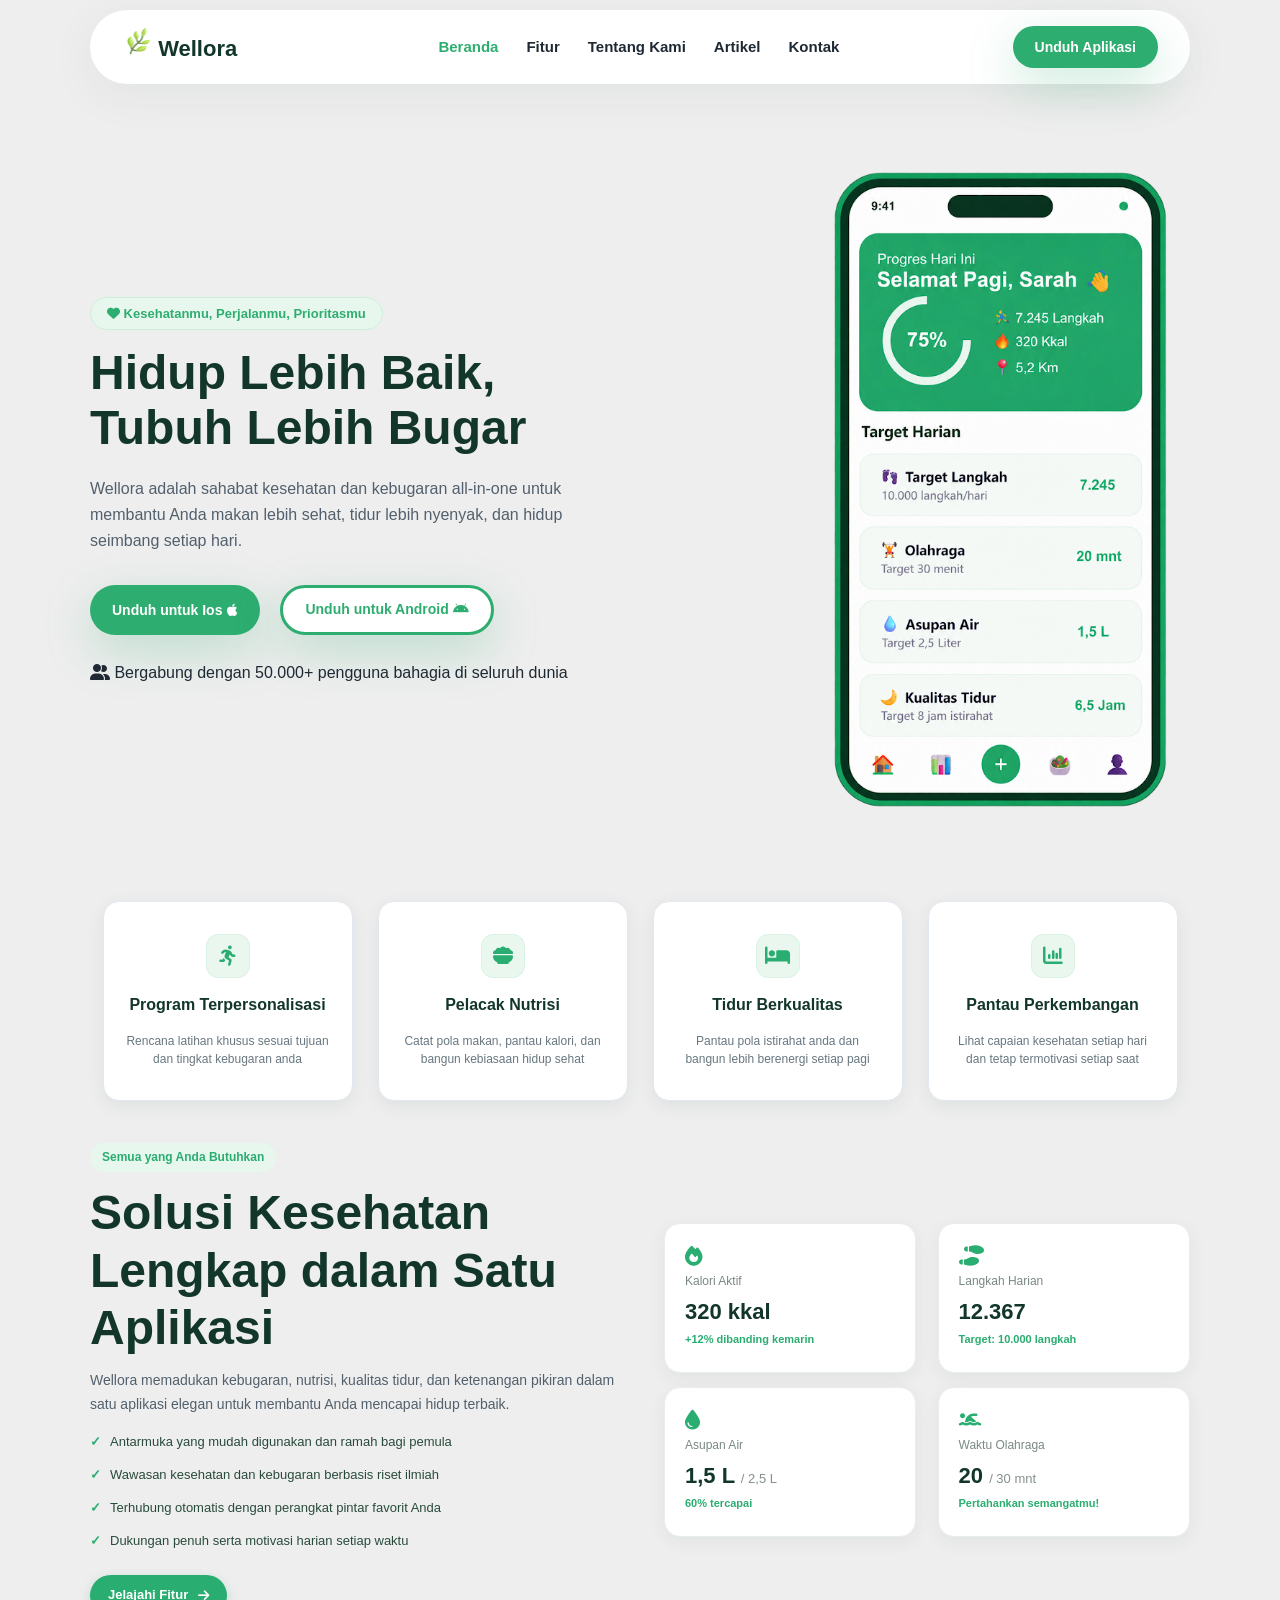
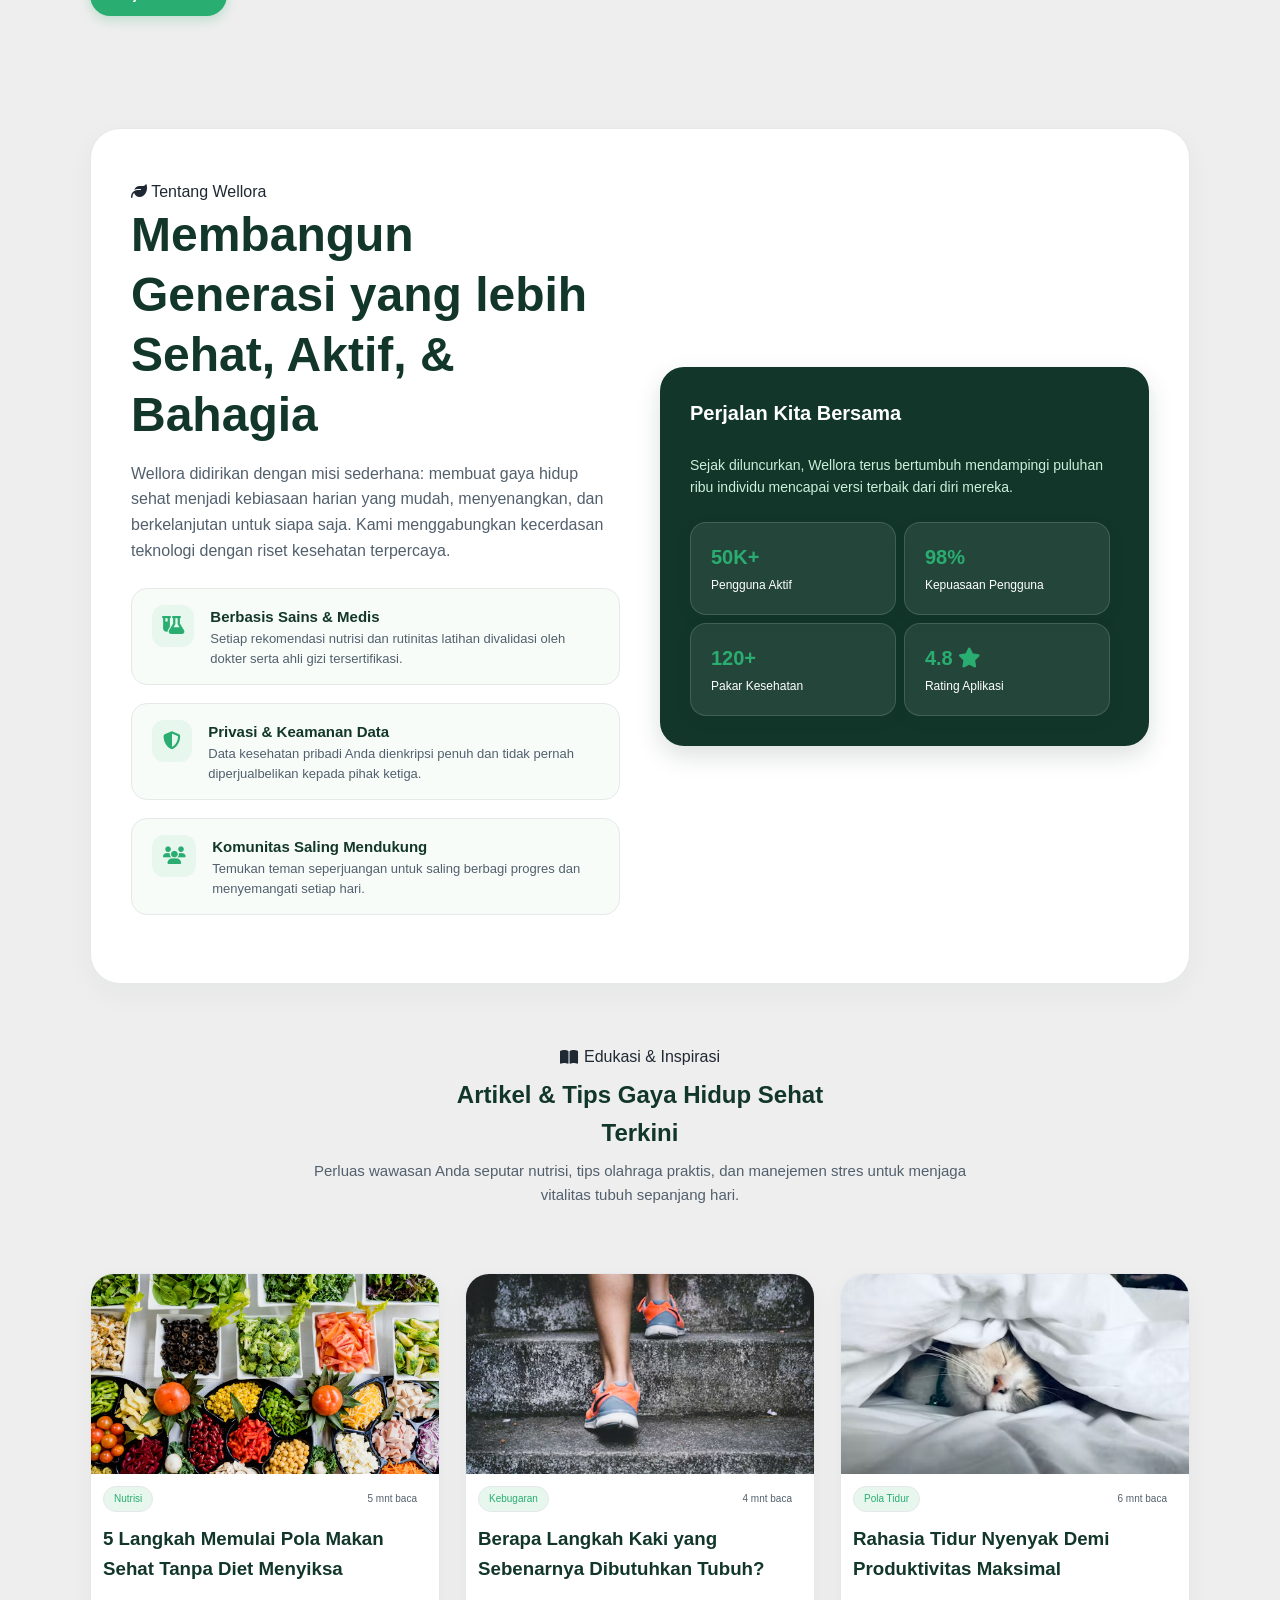
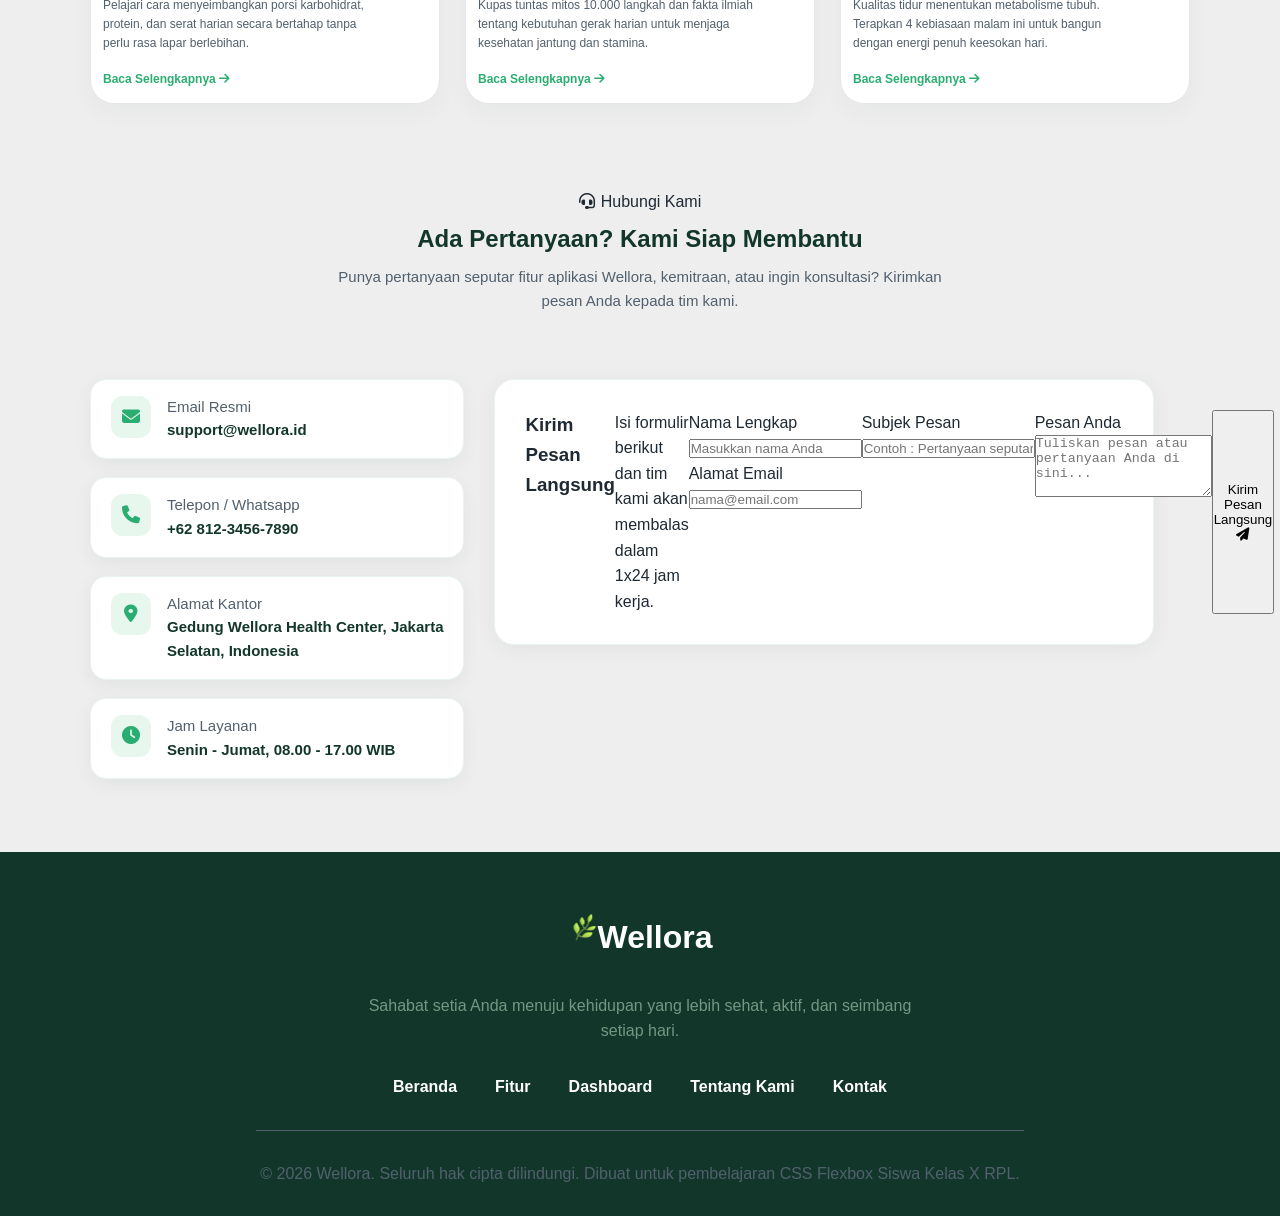
==== commit 1e8bfe7d: "artikel belum beres" ====
--- a/index.html
+++ b/index.html
@@ -241,7 +241,7 @@
      </section>
 
      <section class="Artikel">
-        <div class="header-kontak">
+     <div class="header-kontak">
          <span class="hubungi">
             <i class="fa-solid fa-book-open"></i> Edukasi & Inspirasi
         </span>
@@ -253,6 +253,56 @@
         </p>
      </div>
 
+        <div class="artikel-grid">
+            <div class="artikel-card">
+                <div class="artikel-img-box">
+                    <img src="asset/photo-1498837167922-ddd27525d352.avif" alt="Pola makan sehat Nutrisi" width="600" class="foto">
+                </div>
+                <div class="artikel-konten">
+                    <div class="artikel-meta">
+                        <span class="artikel-font">Nutrisi</span>
+                        <span class="artikel-waktu-baca">5 mnt baca</span>
+                    </div>
+                    <h3 class="artikel-title">5 Langkah Memulai Pola Makan <br> Sehat Tanpa Diet Menyiksa</h3>
+                    <p class="artikel-desc">
+                        Pelajari cara menyeimbangkan porsi karbohidrat, <br> protein, dan serat harian secara bertahap tanpa <br> perlu rasa lapar berlebihan.
+                    </p>
+                    <a href="detail-berita.html?id=0" class="artikel-link">Baca Selengkapnya <i class="fa-solid fa-arrow-right"></i> </a>
+                </div>
+            </div>
+            <div class="artikel-card">
+                <div class="artikel-img-box">
+                    <img src="asset/photo-1476480862126-209bfaa8edc8.avif" alt="Berjalan setiap hari" width="600" class="foto">
+                </div>
+                <div class="artikel-konten">
+                    <div class="artikel-meta">
+                        <span class="artikel-font">Kebugaran</span>
+                        <span class="artikel-waktu-baca">4 mnt baca</span>
+                    </div>
+                    <h3 class="artikel-title">Berapa Langkah Kaki yang <br> Sebenarnya Dibutuhkan Tubuh?</h3>
+                    <p class="artikel-desc">
+                        Kupas tuntas mitos 10.000 langkah dan fakta ilmiah <br> tentang kebutuhan gerak harian untuk menjaga <br> kesehatan jantung dan stamina.
+                    </p>
+                    <a href="detail-berita.html?id=1" class="artikel-link">Baca Selengkapnya <i class="fa-solid fa-arrow-right"></i> </a>
+                </div>
+            </div>
+            <div class="artikel-card">
+                <div class="artikel-img-box">
+                    <img src="asset/photo-1541781774459-bb2af2f05b55.avif" alt="Tidur nyenyak" width="600" class="foto">
+                </div>
+                <div class="artikel-konten">
+                    <div class="artikel-meta">
+                        <span class="artikel-font">Pola Tidur</span>
+                        <span class="artikel-waktu-baca">6 mnt baca</span>
+                    </div>
+                    <h3 class="artikel-title">Rahasia Tidur Nyenyak Demi Produktivitas Maksimal</h3>
+                    <p class="artikel-desc">
+                        Kualitas tidur menentukan metabolisme tubuh. <br> Terapkan 4 kebiasaan malam ini untuk bangun <br> dengan energi penuh keesokan hari.
+                    </p>
+                    <a href="detail-berita.html?id=2" class="artikel-link">Baca Selengkapnya <i class="fa-solid fa-arrow-right"></i> </a>
+                </div>
+            </div>
+        </div>
      </section>
 
      <section class="Kontak" id="contact">
@@ -323,11 +373,31 @@
             </div>
         </div>
         <div class="kontak-value-kanan">
-            <div class="Kontak-box">
+            <form class="Kontak-box">
                 <h3 class="kirim-formulir">
                     Kirim Pesan Langsung
                 </h3>
-            </div>
+                <p>
+                    Isi formulir berikut dan tim kami akan membalas dalam 1x24 jam kerja.
+                </p>
+                <div class="form-isi">
+                    <label>
+                        Nama Lengkap <input type="text" name="nama" placeholder="Masukkan nama Anda">
+                    </label>
+                    <label>
+                        Alamat Email <input type="text" name="email" placeholder="nama@email.com">
+                    </label>
+                </div>
+                <label>
+                    Subjek Pesan <input type="text" name="subjek" placeholder="Contoh : Pertanyaan seputar fitur">
+                </label>
+                <label>
+                    Pesan Anda <textarea name="pesan" rows="4" placeholder="Tuliskan pesan atau pertanyaan Anda di sini..."></textarea>
+                </label>
+                <button type="button">
+                    Kirim Pesan Langsung <i class="fa-solid fa-paper-plane"></i>
+                </button>
+            </form>
         </div>
         </div>
      </section>
--- a/style.css
+++ b/style.css
@@ -3,7 +3,7 @@
     --warna-button : #2ead70;
     --warna-desc : #52606d;
     --size-text-desc : 16px;
-    --size-judul : 48px
+    --size-judul : 48px;
 }
 
 /* reset all */
@@ -461,6 +461,7 @@
     justify-content: center;
     line-height: 1.6;
     margin-bottom: 6px;
+    gap: 6px;
 }
 .title-kontak {
     font-weight: 800;
@@ -521,12 +522,6 @@
 } 
 .Kontak-box {
     display: flex;
-    gap: 16px;
-    background-color: white;
-    padding: 16px 20px;
-    border-radius: 24px;
-    border: 1px solid #e5e9e8;
-    margin-bottom: 18px;
 }
 .Kontak {
     width: 90%;
@@ -615,3 +610,148 @@
     background-color: var(--warna-text-utama);
     transform: translateY(-3px);
 }
+.artikel-grid {
+    display: grid;
+    grid-template-columns: repeat(3, 1fr);
+    width: 100%;
+    gap: 25px;
+    width: 90%;
+    max-width: 1100px;
+    align-items: center;
+    margin: auto;
+}
+.artikel-card {
+    background-color: white;
+    border-radius: 24px;
+    border: 1px solid #e5e7eb;
+    box-shadow: 0 8px 24px rgba(18, 55, 42, 0.04);
+    transition: transform 0.2s ease, box-shadow 0.2s ease;
+    overflow: hidden;
+    padding-bottom: 12px;
+}
+.artikel-card:hover {
+    transform: translateY(-5px);
+    box-shadow: 0 14px 30px rgba(18, 55, 42, 0.08);
+}
+.artikel-img-box {
+    width: 100%;
+    height: 200px;
+    transition: transform 0.3s ease;
+    overflow: hidden;
+    margin-bottom: 12px;
+}
+.foto {
+    object-fit: cover;
+    width: 100%;
+    height: 100%;
+}
+.artikel-img-box:hover {
+    transform: scale(1.06);
+}
+.artikel-font {
+    border-radius: 20px;
+    background-color: #e7f7ee;
+    color: #2aad70;
+    padding: 4px 10px;
+    border: 1px solid #e5e7eb;
+    font-size: 10px;
+}
+.artikel-waktu-baca {
+    color: var(--warna-desc);
+    font-size: 10px;
+    padding: 4px 10px;
+    border-radius: 20px;
+}
+.artikel-meta {
+    display: flex;
+    width: 100%;
+    align-items: center;
+    justify-content: space-between;
+    gap: 8px;
+    margin-bottom: 12px;
+    padding: 0 12px;
+}
+.artikel-title {
+    color: #12372A;
+    margin-bottom: 12px;
+    padding: 0 12px;
+    font-weight: 750;
+}
+.artikel-desc {
+    color: var(--warna-desc);
+    font-size: 12px;
+    padding: 0 12px;
+    margin-bottom: 12px;
+}
+.artikel-link {
+    font-weight: 700;
+    font-size: 12px;
+    text-decoration: none;
+    color: #2aad70;
+    padding: 0 12px;
+    margin-bottom: 12px;
+} 
+.artikel-link:hover {
+    color: #248c5a;
+}
+.artikel-isi-dalam {
+    width: 90%;
+    max-width: 1100px;
+    margin: auto;
+    margin-bottom: 100px;
+}
+.Kembali {
+    width: 90%;
+    max-width: 1100px;
+    margin: auto;
+    padding: 32px 0;
+}
+.kembali-halaman {
+    border-radius: 20px;
+    background-color: #e7f7ee;
+    color: #2aad70;
+    padding: 16px 16px;
+    border: 1px solid #e5e7eb;
+    font-size: 16px;
+    text-decoration: none;
+    font-weight: 700;
+}
+.kembali-halaman:hover {
+    color: #248c5a;
+}
+.isi-artikel {
+    padding: 0 64px;
+    margin-bottom: 12px;
+}
+.berita-title {
+    color: var(--warna-text-utama);
+    margin-bottom: 12px;
+    font-weight: 800;
+}
+.berita-desc {
+    margin-bottom: 12px;
+    color: var(--warna-desc);
+    font-size: var(--size-text-desc);
+}
+.sub-berita {
+    margin-bottom: 12px;
+    font-weight: 800;
+}
+.bagikan {
+    display: flex;
+    width: 100%;
+    align-items: center;
+    justify-content: space-between;
+    gap: 8px;
+    margin-bottom: 12px;
+    padding: 0 12px;
+    margin-top: 12px;
+}
+.footer-container1 {
+    display: flex;
+    gap: 30px;
+    align-items: flex-start;
+    margin-top: 100px;
+}
+
+
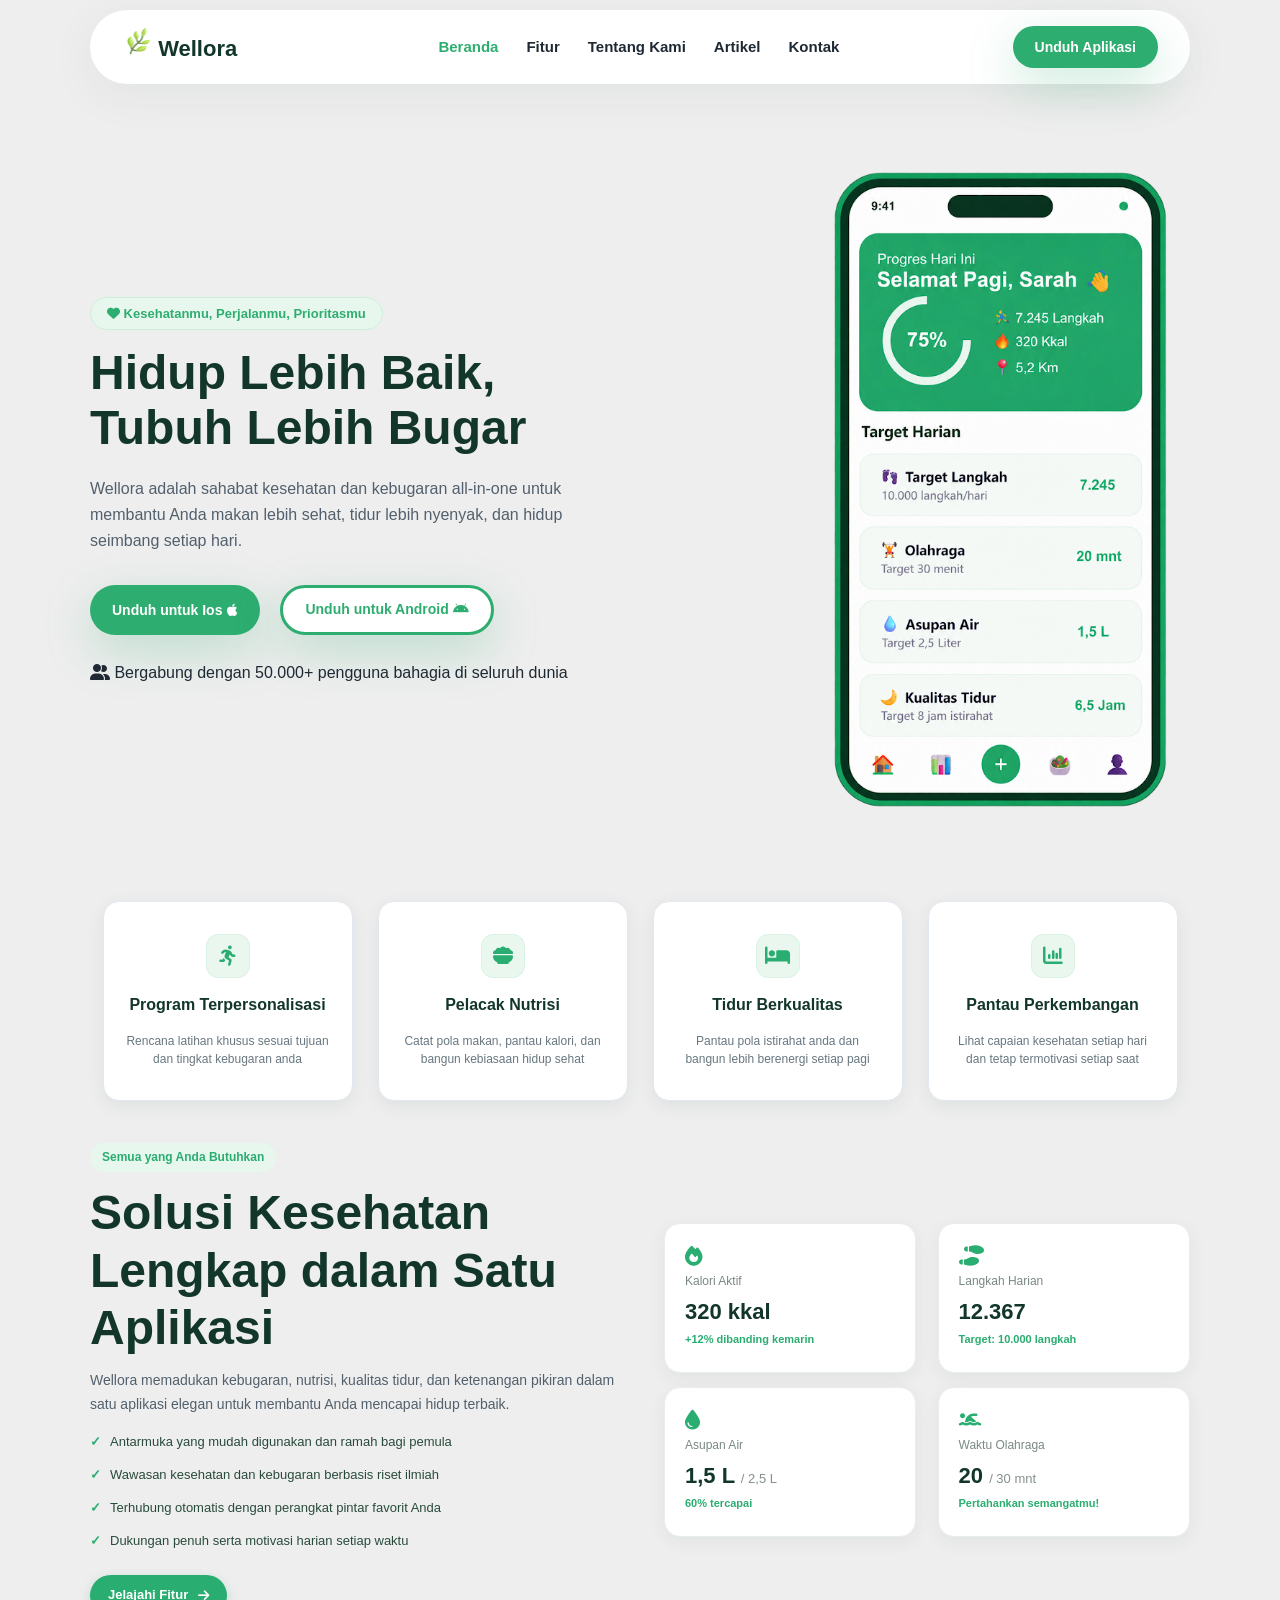
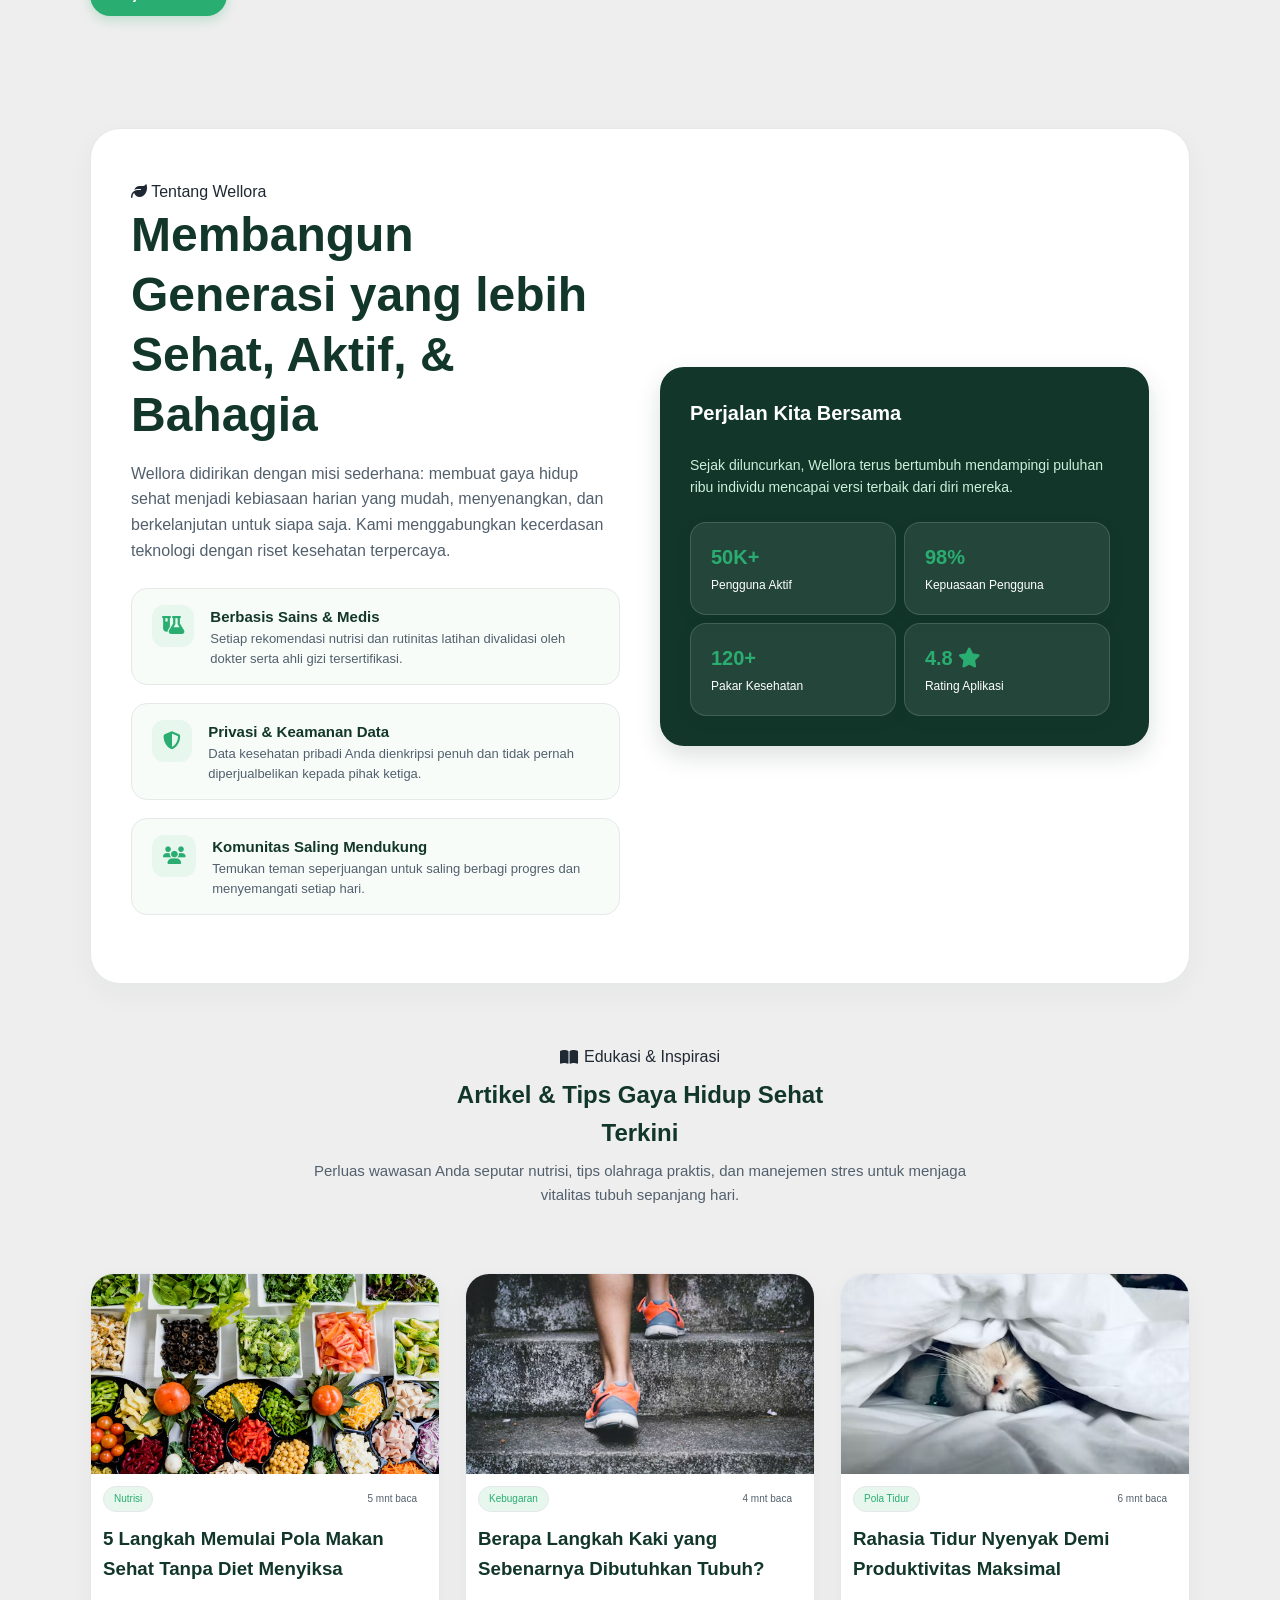
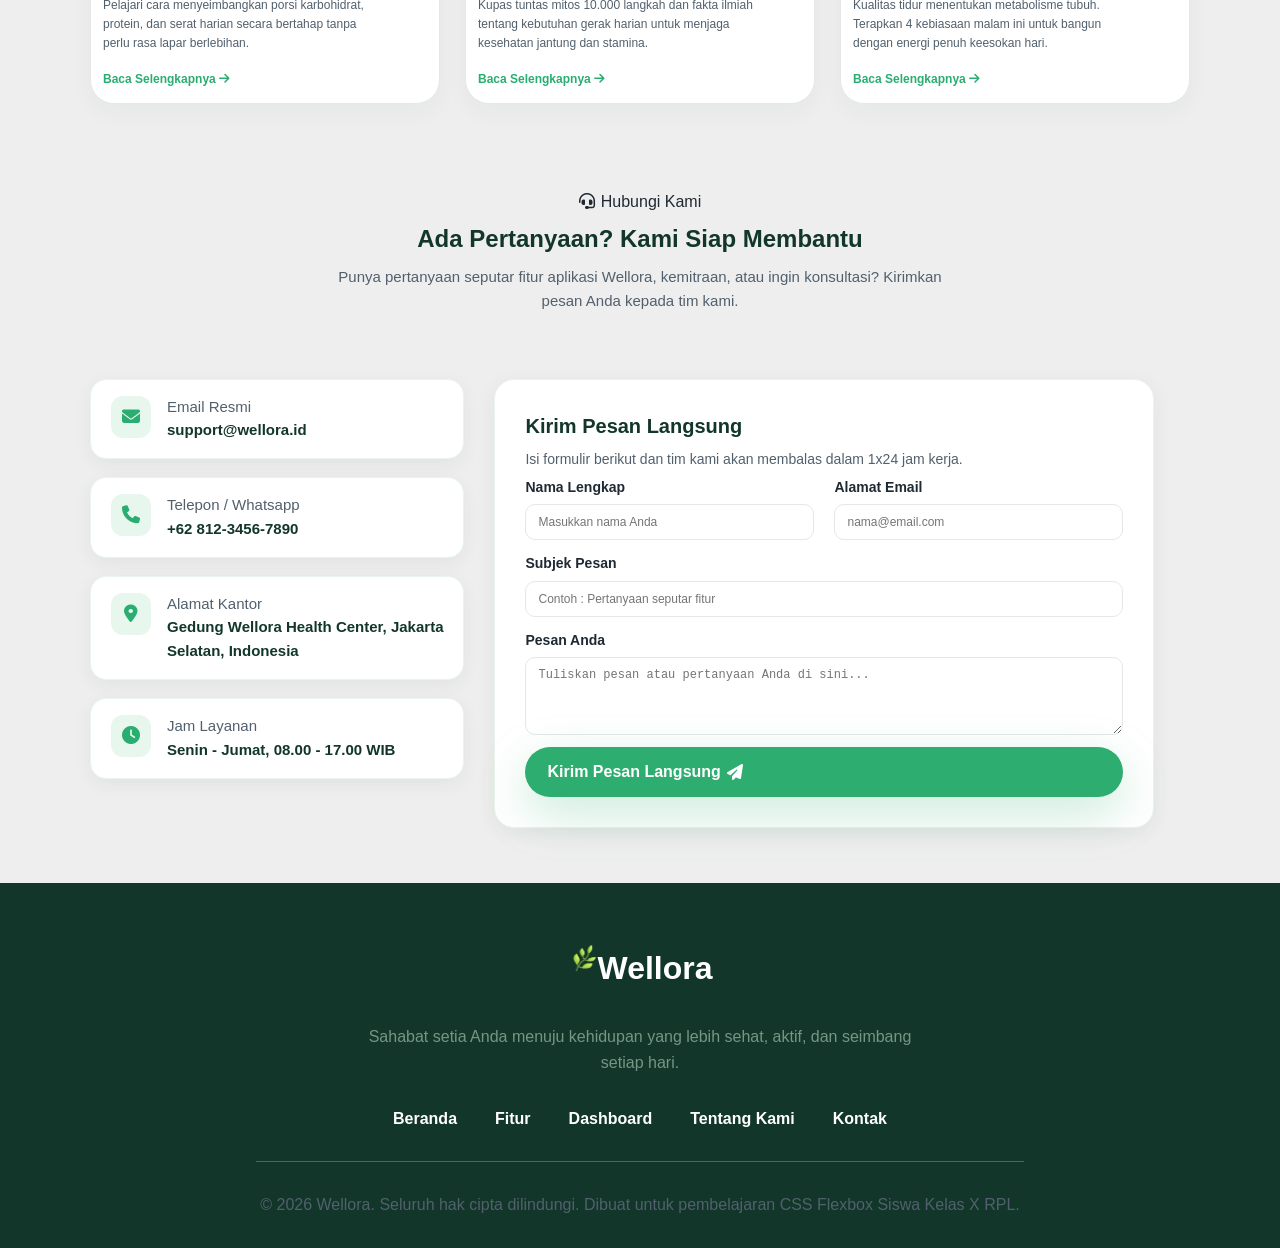
==== commit 13c10963: "penambahan visual hubungi" ====
--- a/index.html
+++ b/index.html
@@ -283,7 +283,7 @@
                     <p class="artikel-desc">
                         Kupas tuntas mitos 10.000 langkah dan fakta ilmiah <br> tentang kebutuhan gerak harian untuk menjaga <br> kesehatan jantung dan stamina.
                     </p>
-                    <a href="detail-berita.html?id=1" class="artikel-link">Baca Selengkapnya <i class="fa-solid fa-arrow-right"></i> </a>
+                    <a href="detail-kebugaran.html?id=1" class="artikel-link">Baca Selengkapnya <i class="fa-solid fa-arrow-right"></i> </a>
                 </div>
             </div>
             <div class="artikel-card">
@@ -299,7 +299,7 @@
                     <p class="artikel-desc">
                         Kualitas tidur menentukan metabolisme tubuh. <br> Terapkan 4 kebiasaan malam ini untuk bangun <br> dengan energi penuh keesokan hari.
                     </p>
-                    <a href="detail-berita.html?id=2" class="artikel-link">Baca Selengkapnya <i class="fa-solid fa-arrow-right"></i> </a>
+                    <a href="detail-pola-tidur.html?id=2" class="artikel-link">Baca Selengkapnya <i class="fa-solid fa-arrow-right"></i> </a>
                 </div>
             </div>
         </div>
@@ -377,24 +377,36 @@
                 <h3 class="kirim-formulir">
                     Kirim Pesan Langsung
                 </h3>
-                <p>
+                <p class="kirim-desc">
                     Isi formulir berikut dan tim kami akan membalas dalam 1x24 jam kerja.
                 </p>
                 <div class="form-isi">
-                    <label>
-                        Nama Lengkap <input type="text" name="nama" placeholder="Masukkan nama Anda">
+                    <label class="form-nama">
+                        <span class="form-label">
+                           Nama Lengkap  
+                        </span>
+                        <input type="text" name="nama" placeholder="Masukkan nama Anda" class="form-input">
                     </label>
-                    <label>
-                        Alamat Email <input type="text" name="email" placeholder="nama@email.com">
+                    <label class="form-email">
+                        <span class="form-label">
+                            Alamat Email
+                        </span>
+                        <input type="text" name="email" placeholder="nama@email.com" class="form-input">
                     </label>
                 </div>
-                <label>
-                    Subjek Pesan <input type="text" name="subjek" placeholder="Contoh : Pertanyaan seputar fitur">
+                <label class="form-subjek">
+                    <span class="form-label">
+                        Subjek Pesan
+                    </span>
+                    <input type="text" name="subjek" placeholder="Contoh : Pertanyaan seputar fitur" class="form-input">
                 </label>
-                <label>
-                    Pesan Anda <textarea name="pesan" rows="4" placeholder="Tuliskan pesan atau pertanyaan Anda di sini..."></textarea>
+                <label class="form-pesan">
+                    <span class="form-label">
+                        Pesan Anda
+                    </span>
+                    <textarea name="pesan" rows="4" placeholder="Tuliskan pesan atau pertanyaan Anda di sini..." class="form-input"></textarea>
                 </label>
-                <button type="button">
+                <button type="button" class="kirim-button">
                     Kirim Pesan Langsung <i class="fa-solid fa-paper-plane"></i>
                 </button>
             </form>
--- a/style.css
+++ b/style.css
@@ -522,6 +522,7 @@
 } 
 .Kontak-box {
     display: flex;
+    flex-direction: column;
 }
 .Kontak {
     width: 90%;
@@ -536,6 +537,61 @@
     border-radius: 20px;
     box-shadow: 0 4px 20px rgba(18, 55, 42, 0.06);
     border: 1px solid #e8f5ed;
+    display: flex;
+    flex-direction: column;
+}
+.kirim-formulir {
+    font-size: 20px;
+    font-weight: 800;
+    color: var(--warna-text-utama);
+    margin-bottom: 6px;
+}
+.kirim-desc {
+    font-size: 14px;
+    color: var(--warna-desc);
+    margin-bottom: 6px;
+}
+.form-isi {
+    display: flex;
+    gap: 20px;
+    margin-bottom: 12px;
+}
+.form-nama, .form-email {
+    flex: 1;
+    display: flex;
+    flex-direction: column;
+}
+.form-subjek, .form-pesan {
+    display: flex;
+    flex-direction: column;
+    margin-bottom: 12px;
+}
+.form-label {
+    font-size: 14px;
+    color: var(--warna-utama);
+    font-weight: 600;
+    margin-bottom: 6px;
+}
+.form-input {
+    padding: 10px 12px;
+    border-radius: 10px;
+    border: 1px solid #e5e7eb;
+    font-size: 12px;
+}
+.kirim-button {
+    background-color: var(--warna-button);
+    padding: 16px 22px;
+    border-radius: 25px;
+    color: white;
+    text-decoration: none;
+    font-weight: 700;
+    font-size: 16px;
+    display: flex;
+    align-items: center;
+    box-shadow: 0 16px 48px rgba(46, 173, 112, 0.25);
+    border: none;
+    cursor: pointer;
+    gap: 6px;
 }
 .kontak-container {
     display: flex;
@@ -737,6 +793,9 @@
     margin-bottom: 12px;
     font-weight: 800;
 }
+.bagikan-form {
+    gap: 12px;
+}
 .bagikan {
     display: flex;
     width: 100%;
@@ -747,11 +806,91 @@
     padding: 0 12px;
     margin-top: 12px;
 }
+.bagikan-artikel {
+    display: flex;
+    gap: 24px;
+    
+}
+.bagikan-link {
+    color: #12372A;
+    text-decoration: none;
+    font-weight: 600;
+}
+.bagikan-text {
+    color: var(--warna-text-utama);
+    font-weight: 600;
+}
+.bagikan-logo {
+    color: #2aad70;
+}
+.artikel-platform {
+    border-radius: 20px;
+    background-color: #e7f7ee;
+    color: #2aad70;
+    padding: 4px 10px;
+    border: 1px solid #e5e7eb;
+    font-size: 10px;
+}
+.artikel-terkait {
+    color: var(--warna-text-utama);
+    font-weight: 800;
+    margin-bottom: 12px;
+    width: 90%;
+    max-width: 1100px;
+    margin: 0 auto;
+}
+
 .footer-container1 {
-    display: flex;
-    gap: 30px;
-    align-items: flex-start;
+    background-color: var(--warna-text-utama);
     margin-top: 100px;
 }
-
-
+.footer-logo1 {
+    font-size: 32px;
+    font-weight: 800;
+    color: white;
+    text-decoration: none;
+    display: flex;
+    text-align: center;
+    justify-content: center;
+    padding-top: 60px;
+}
+.footer-desc1 {
+    color: #769684;
+    margin-top: 30px;
+    text-align: center;
+}
+.footer-links1 {
+    display: flex;
+    justify-content: center;
+    gap: 38px;
+    padding-top: 30px;
+    padding-bottom: 30px;
+}
+.footer-link1 {
+    color: white;
+    text-decoration: none;
+    font-weight: 600;
+}
+.footer-social1 {
+    display: flex;
+    justify-content: center;
+    color: var(--warna-desc);
+    padding-top: 30px;
+    padding-bottom: 30px;
+}
+#footer-separator1 {
+    height: 1px;
+    background-color: var(--warna-desc);
+    margin: 0 auto;
+    width: 60%;
+    border: none;
+}
+.artikel-meta1 {
+    display: flex;
+    width: 100%;
+    align-items: center;
+    gap: 8px;
+    margin-bottom: 12px;
+    padding: 0 12px;
+}
+
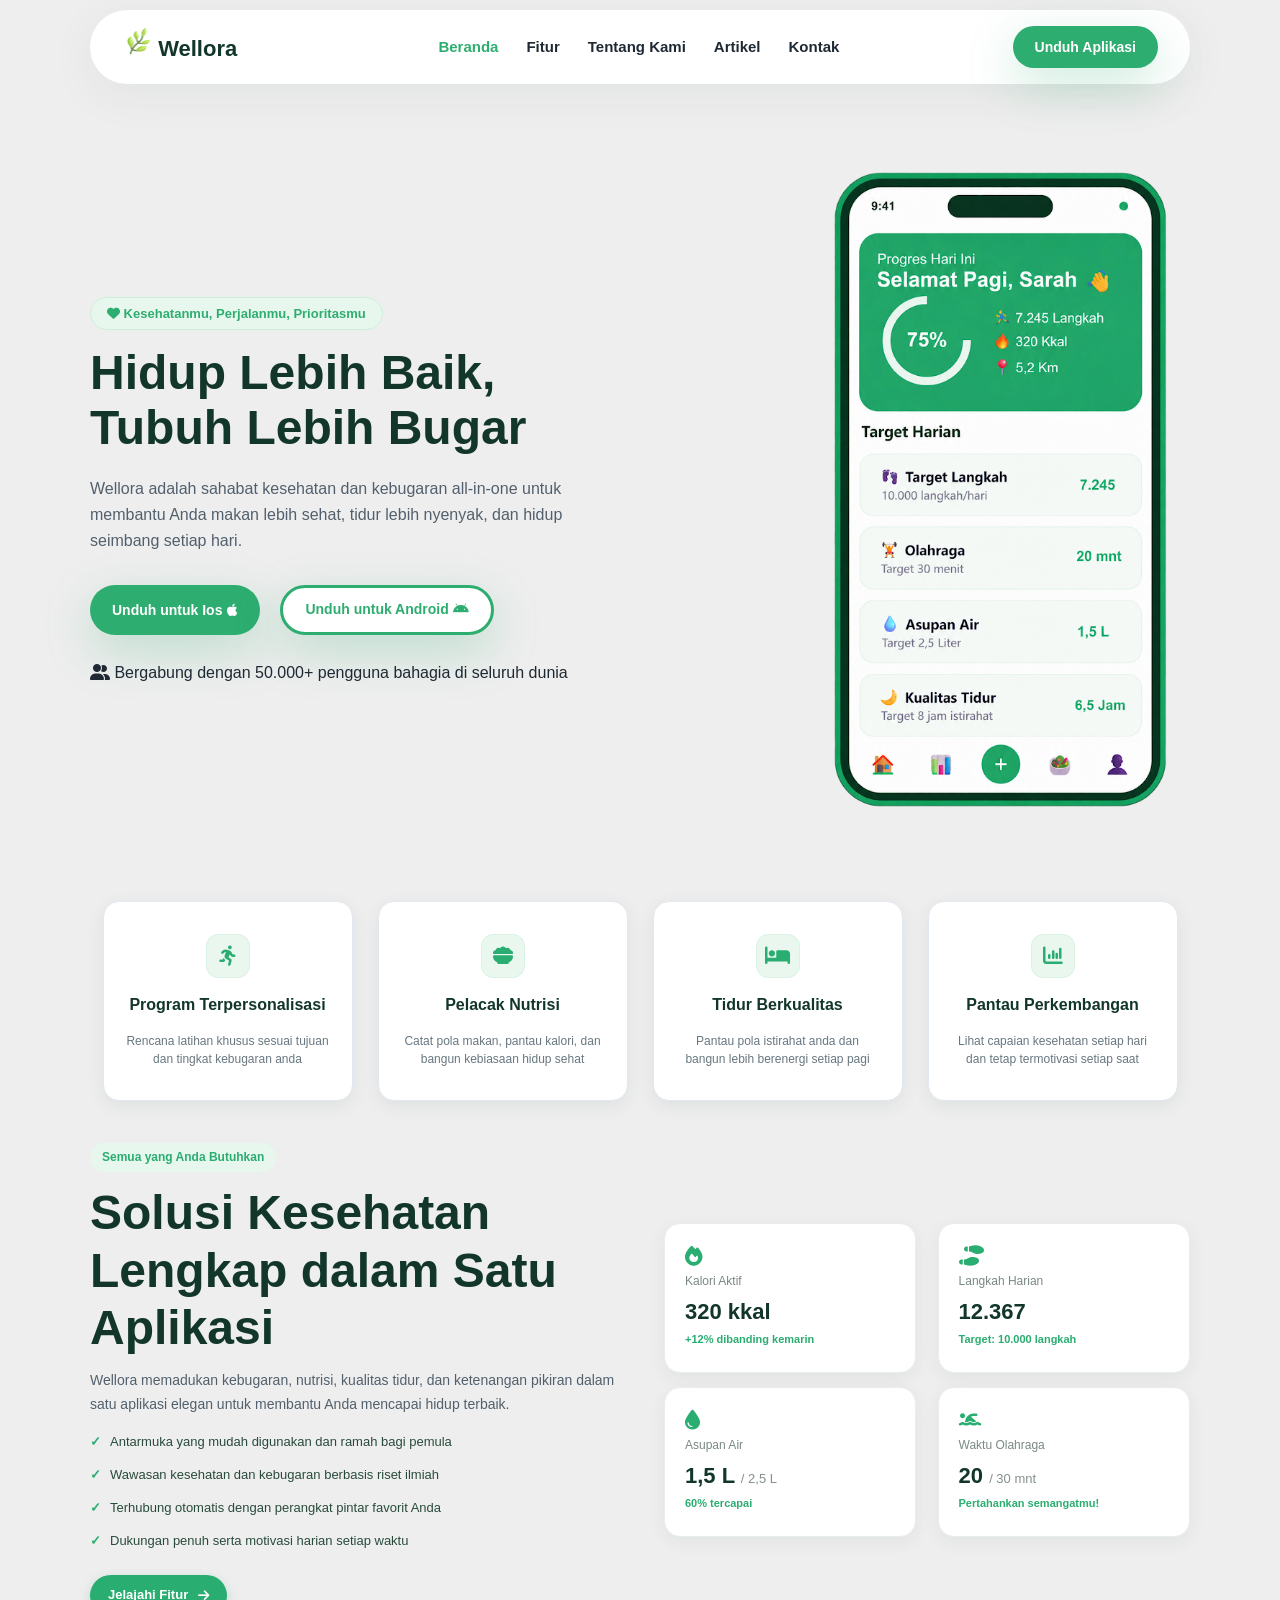
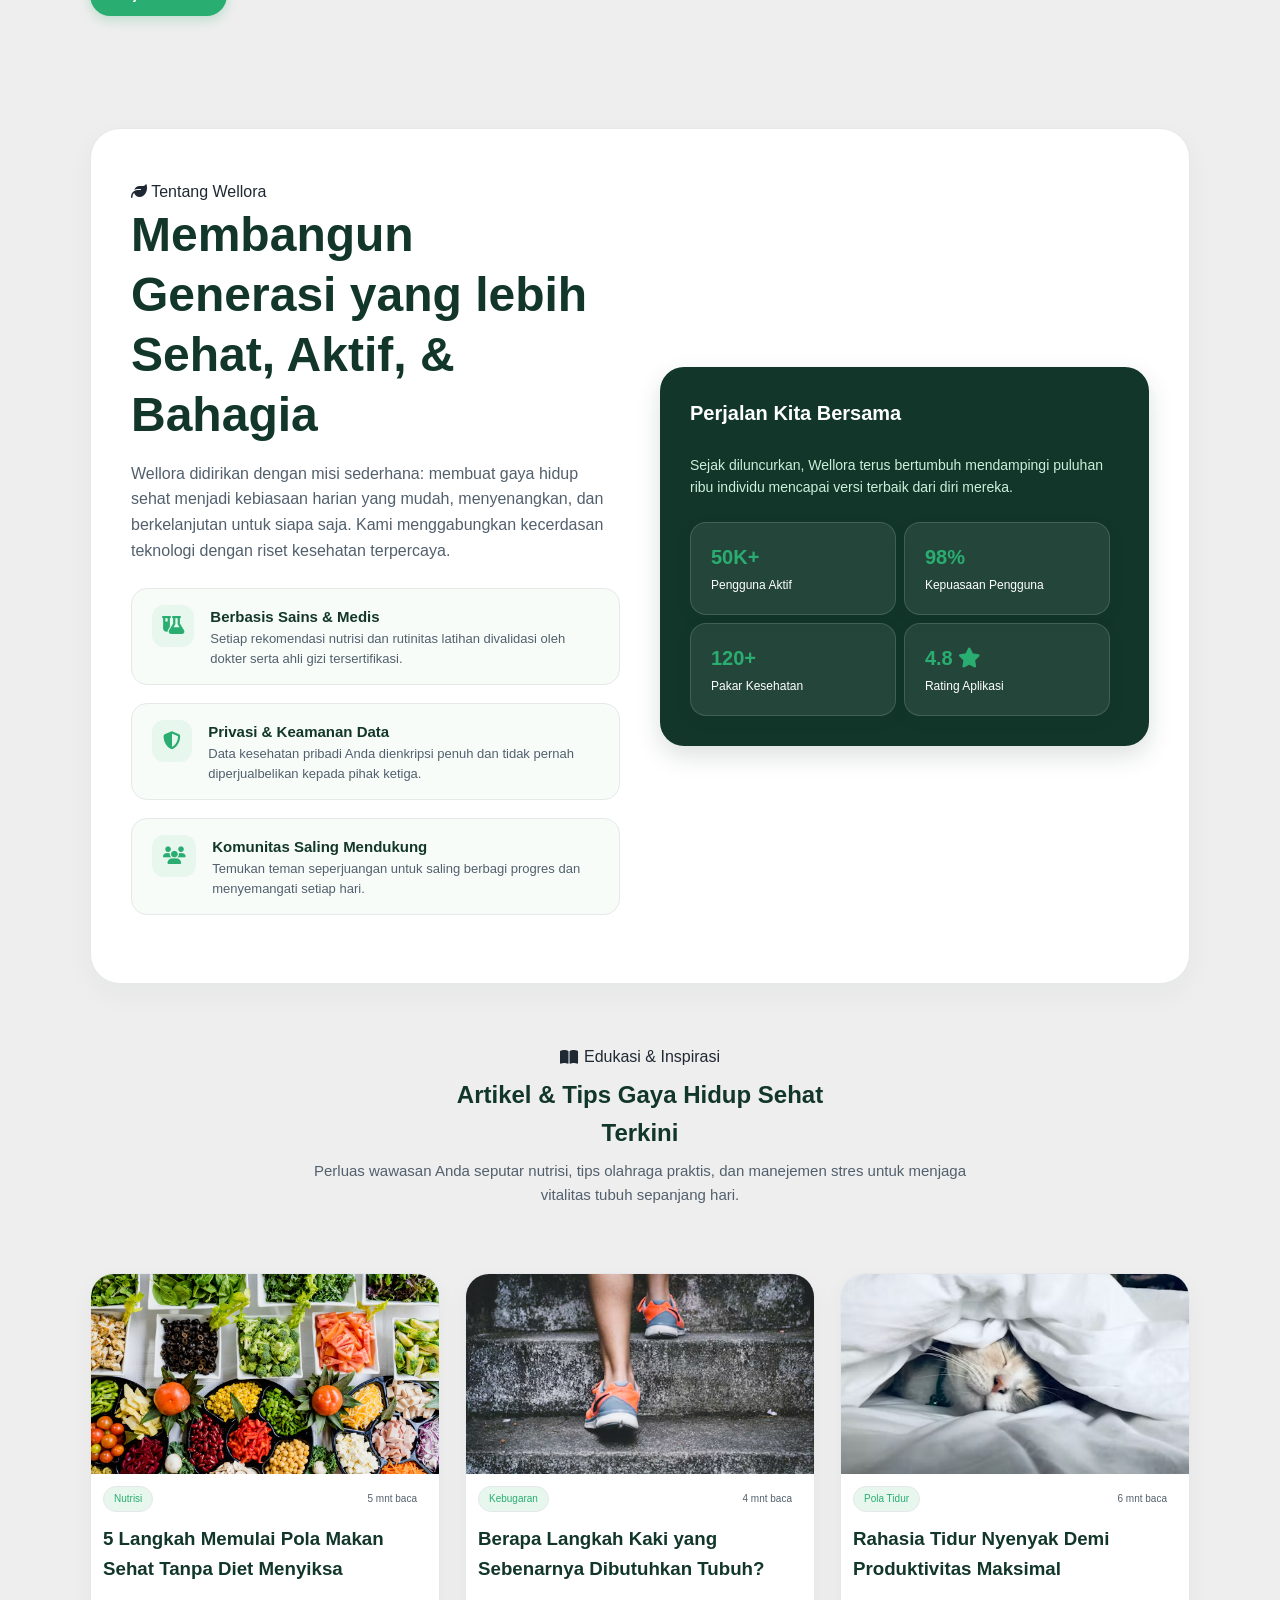
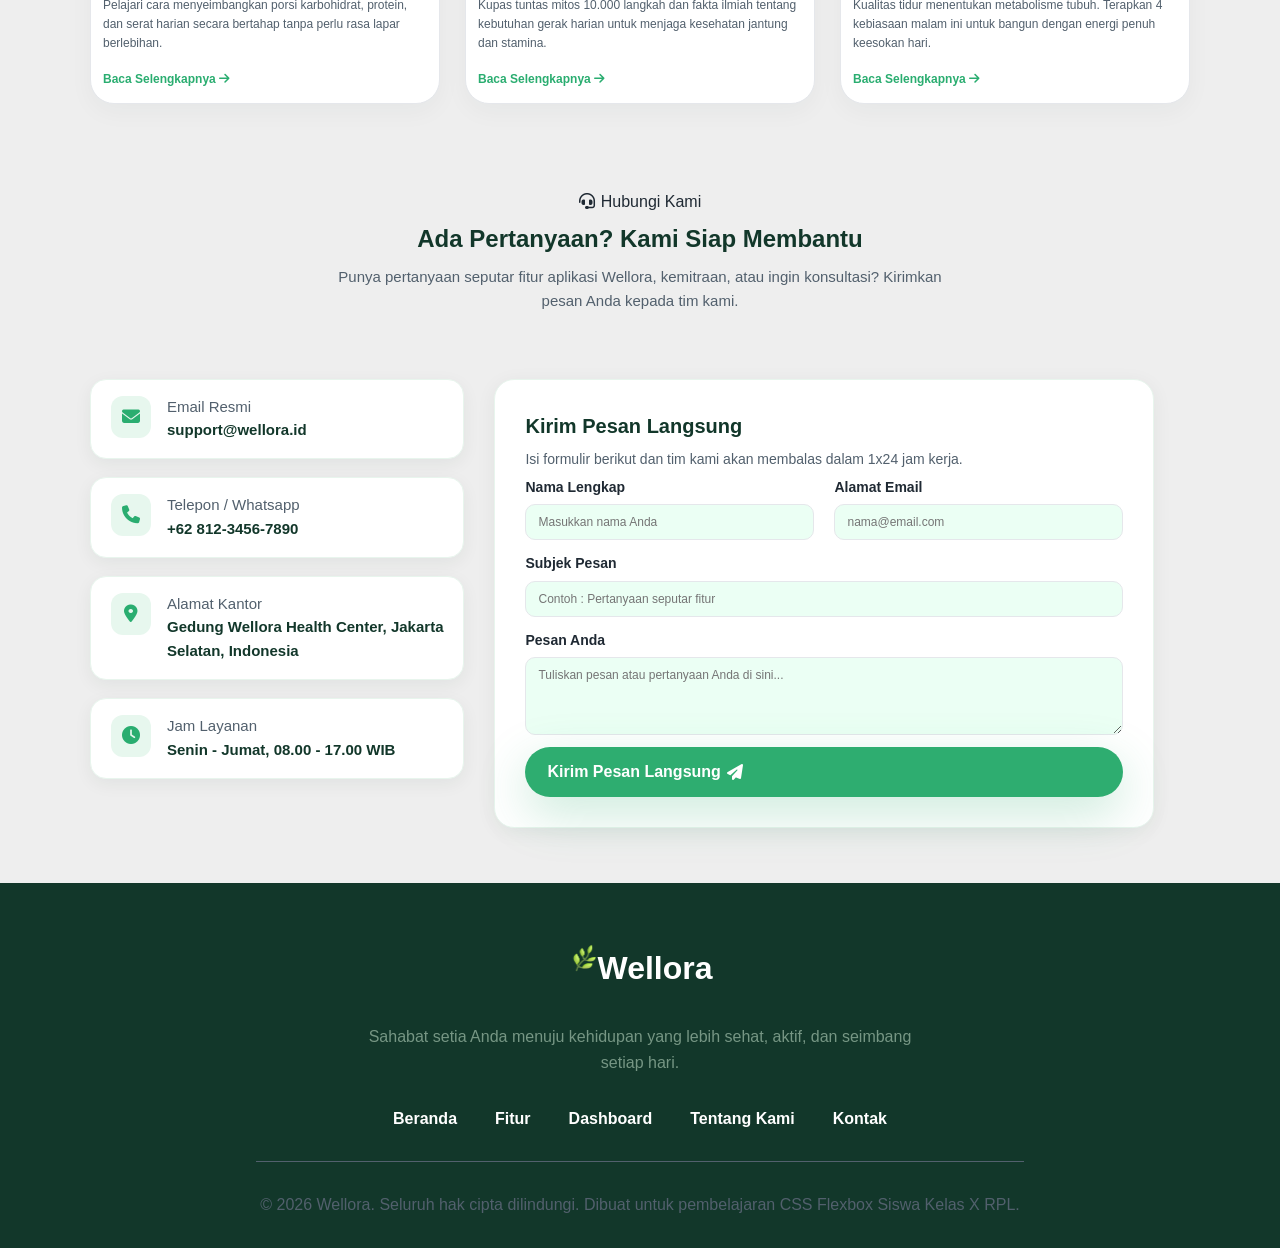
==== commit ad9abf1e: "artikel lebih komples" ====
--- a/index.html
+++ b/index.html
@@ -253,56 +253,28 @@
         </p>
      </div>
 
-        <div class="artikel-grid">
-            <div class="artikel-card">
+        <main class="artikel-grid" id="daftar-kartu"></main>
+
+        <template id="template">
+            <a class="artikel-card">
                 <div class="artikel-img-box">
                     <img src="asset/photo-1498837167922-ddd27525d352.avif" alt="Pola makan sehat Nutrisi" width="600" class="foto">
                 </div>
                 <div class="artikel-konten">
                     <div class="artikel-meta">
-                        <span class="artikel-font">Nutrisi</span>
-                        <span class="artikel-waktu-baca">5 mnt baca</span>
-                    </div>
-                    <h3 class="artikel-title">5 Langkah Memulai Pola Makan <br> Sehat Tanpa Diet Menyiksa</h3>
-                    <p class="artikel-desc">
-                        Pelajari cara menyeimbangkan porsi karbohidrat, <br> protein, dan serat harian secara bertahap tanpa <br> perlu rasa lapar berlebihan.
-                    </p>
-                    <a href="detail-berita.html?id=0" class="artikel-link">Baca Selengkapnya <i class="fa-solid fa-arrow-right"></i> </a>
-                </div>
-            </div>
-            <div class="artikel-card">
-                <div class="artikel-img-box">
-                    <img src="asset/photo-1476480862126-209bfaa8edc8.avif" alt="Berjalan setiap hari" width="600" class="foto">
-                </div>
-                <div class="artikel-konten">
-                    <div class="artikel-meta">
-                        <span class="artikel-font">Kebugaran</span>
-                        <span class="artikel-waktu-baca">4 mnt baca</span>
-                    </div>
-                    <h3 class="artikel-title">Berapa Langkah Kaki yang <br> Sebenarnya Dibutuhkan Tubuh?</h3>
-                    <p class="artikel-desc">
-                        Kupas tuntas mitos 10.000 langkah dan fakta ilmiah <br> tentang kebutuhan gerak harian untuk menjaga <br> kesehatan jantung dan stamina.
-                    </p>
-                    <a href="detail-kebugaran.html?id=1" class="artikel-link">Baca Selengkapnya <i class="fa-solid fa-arrow-right"></i> </a>
-                </div>
-            </div>
-            <div class="artikel-card">
-                <div class="artikel-img-box">
-                    <img src="asset/photo-1541781774459-bb2af2f05b55.avif" alt="Tidur nyenyak" width="600" class="foto">
-                </div>
-                <div class="artikel-konten">
-                    <div class="artikel-meta">
-                        <span class="artikel-font">Pola Tidur</span>
-                        <span class="artikel-waktu-baca">6 mnt baca</span>
-                    </div>
-                    <h3 class="artikel-title">Rahasia Tidur Nyenyak Demi Produktivitas Maksimal</h3>
-                    <p class="artikel-desc">
-                        Kualitas tidur menentukan metabolisme tubuh. <br> Terapkan 4 kebiasaan malam ini untuk bangun <br> dengan energi penuh keesokan hari.
-                    </p>
-                    <a href="detail-pola-tidur.html?id=2" class="artikel-link">Baca Selengkapnya <i class="fa-solid fa-arrow-right"></i> </a>
-                </div>
-            </div>
-        </div>
+                        <span class="artikel-font"></span>
+                        <span class="artikel-waktu-baca"></span>
+                    </div>
+                    <h3 class="artikel-title"></h3>
+                    <p class="artikel-desc"></p>
+                    <span class="artikel-link">
+                        <span class="artikel-link-text"></span>
+                        <i class="fa-solid fa-arrow-right" aria-hidden="true"></i>
+                    </span>
+                </div>
+            </a>
+        </template>
+
      </section>
 
      <section class="Kontak" id="contact">
@@ -443,6 +415,7 @@
         <i class="fa-solid fa-arrow-up-long"></i>
      </button>
 
+     <script src="script.js"></script>
      <!-- getElementById : mengambil elemen html yang memiliki id backtotop -->
      <script>
         window.addEventListener('scroll', function() {
--- a/style.css
+++ b/style.css
@@ -893,4 +893,15 @@
     margin-bottom: 12px;
     padding: 0 12px;
 }
-
+a {
+    text-decoration: none;
+}
+textarea {
+    font-family: 'Segoe UI', Tahoma, Geneva, Verdana, sans-serif;
+    background-color: #ebfff4;
+}
+input {
+    border-color: #2aad70;
+    background-color: #ebfff4;
+}
+
